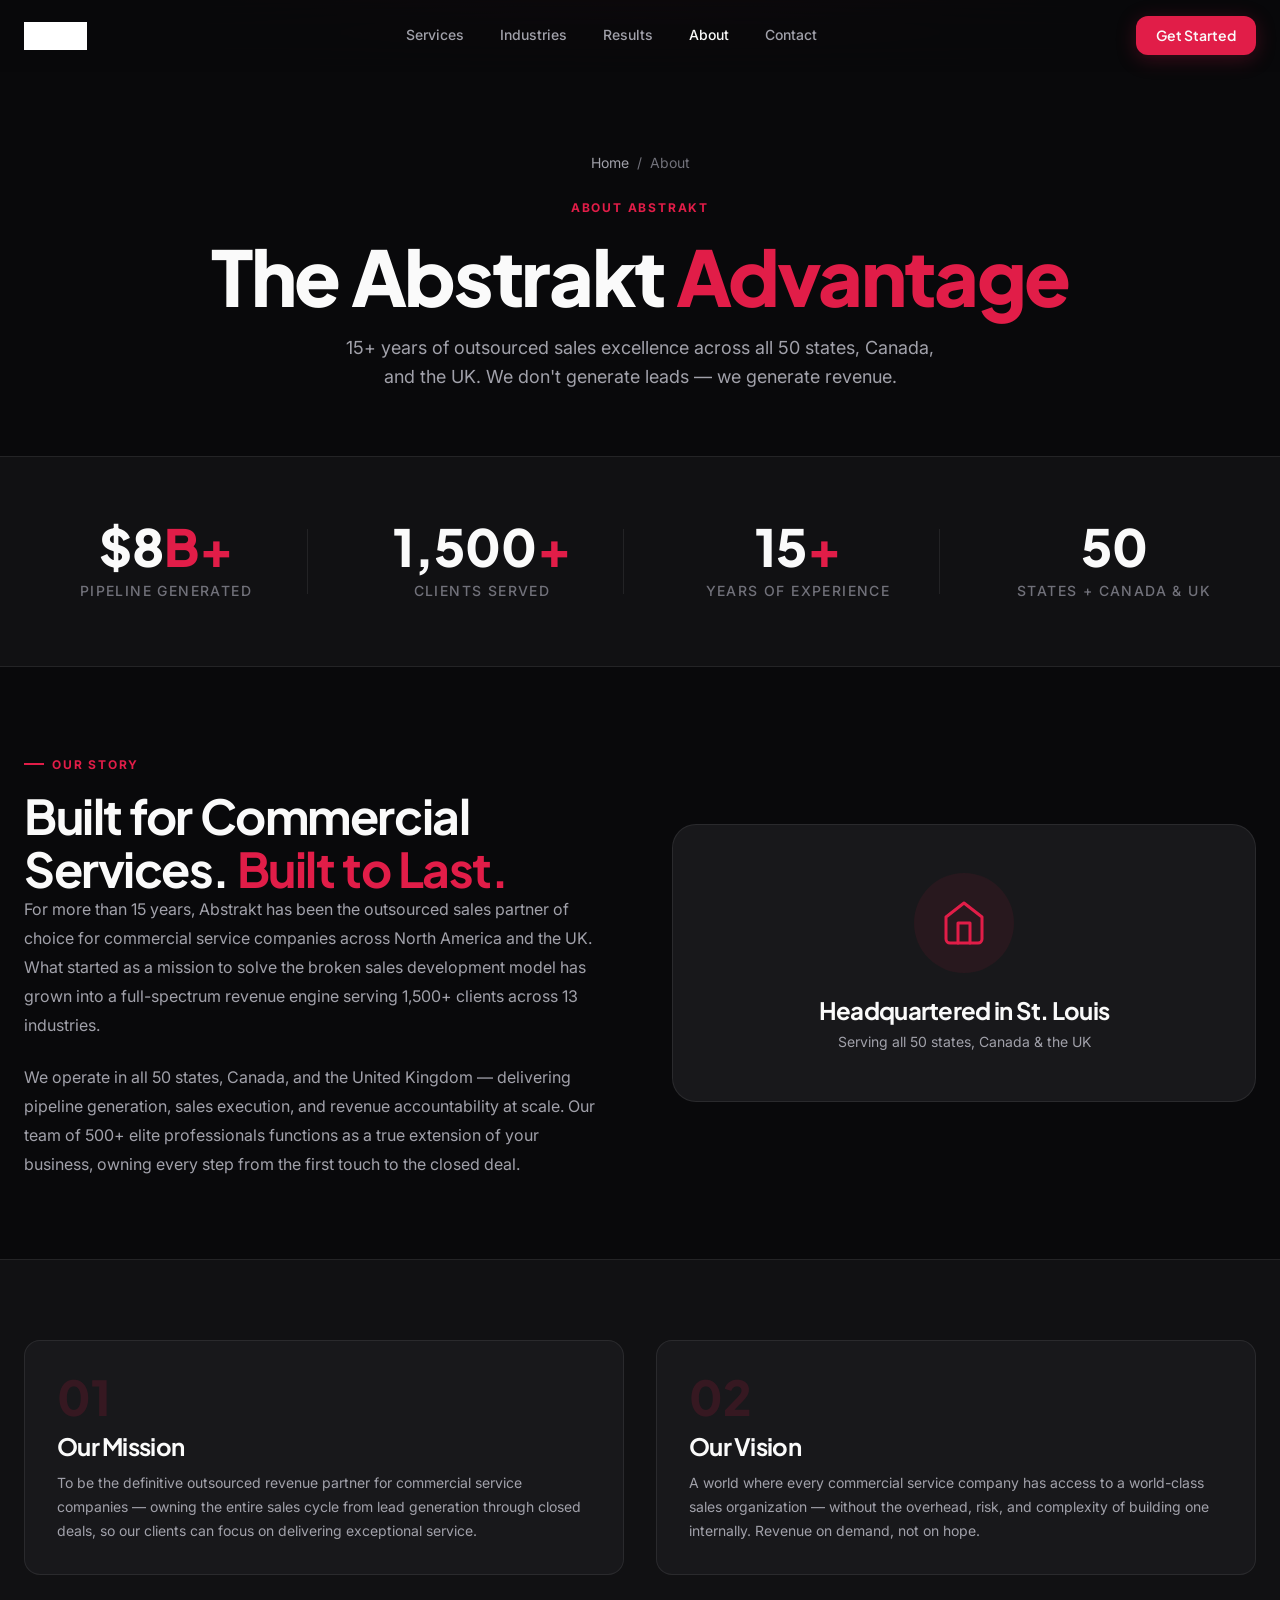
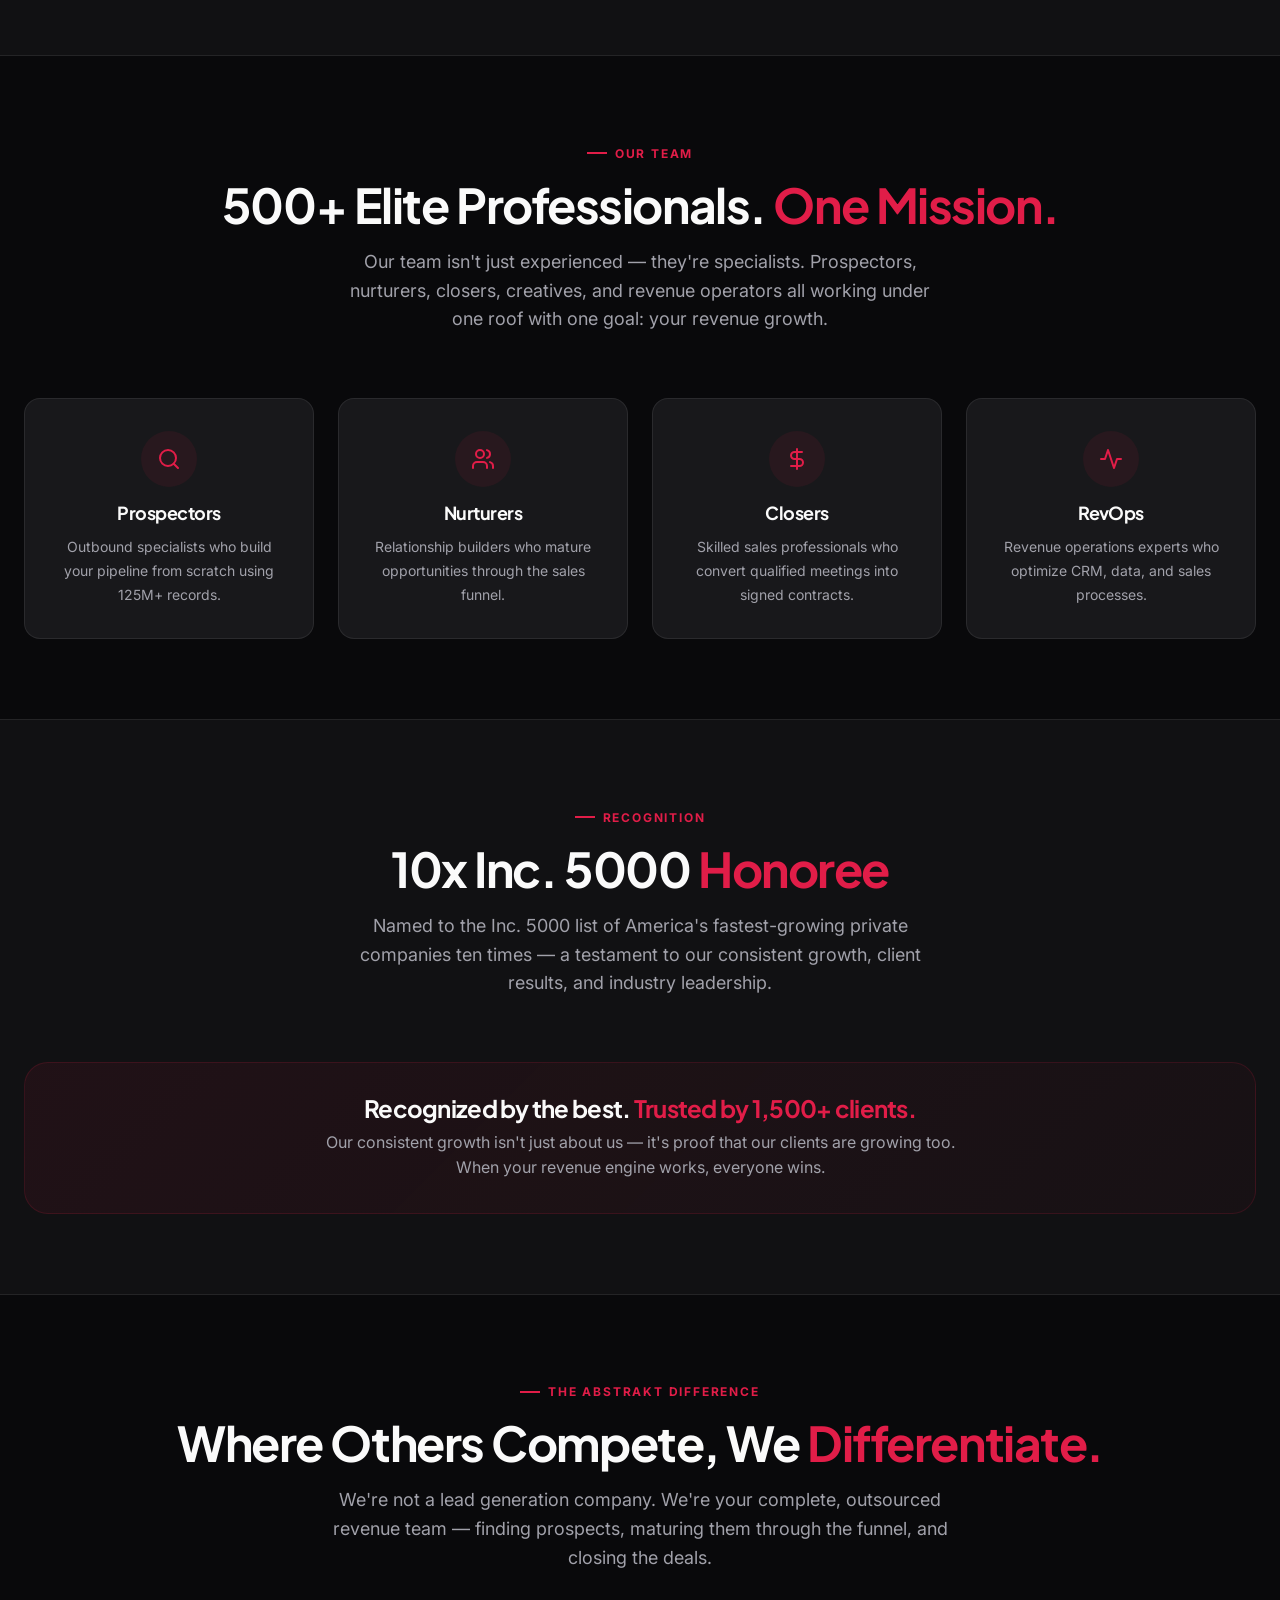
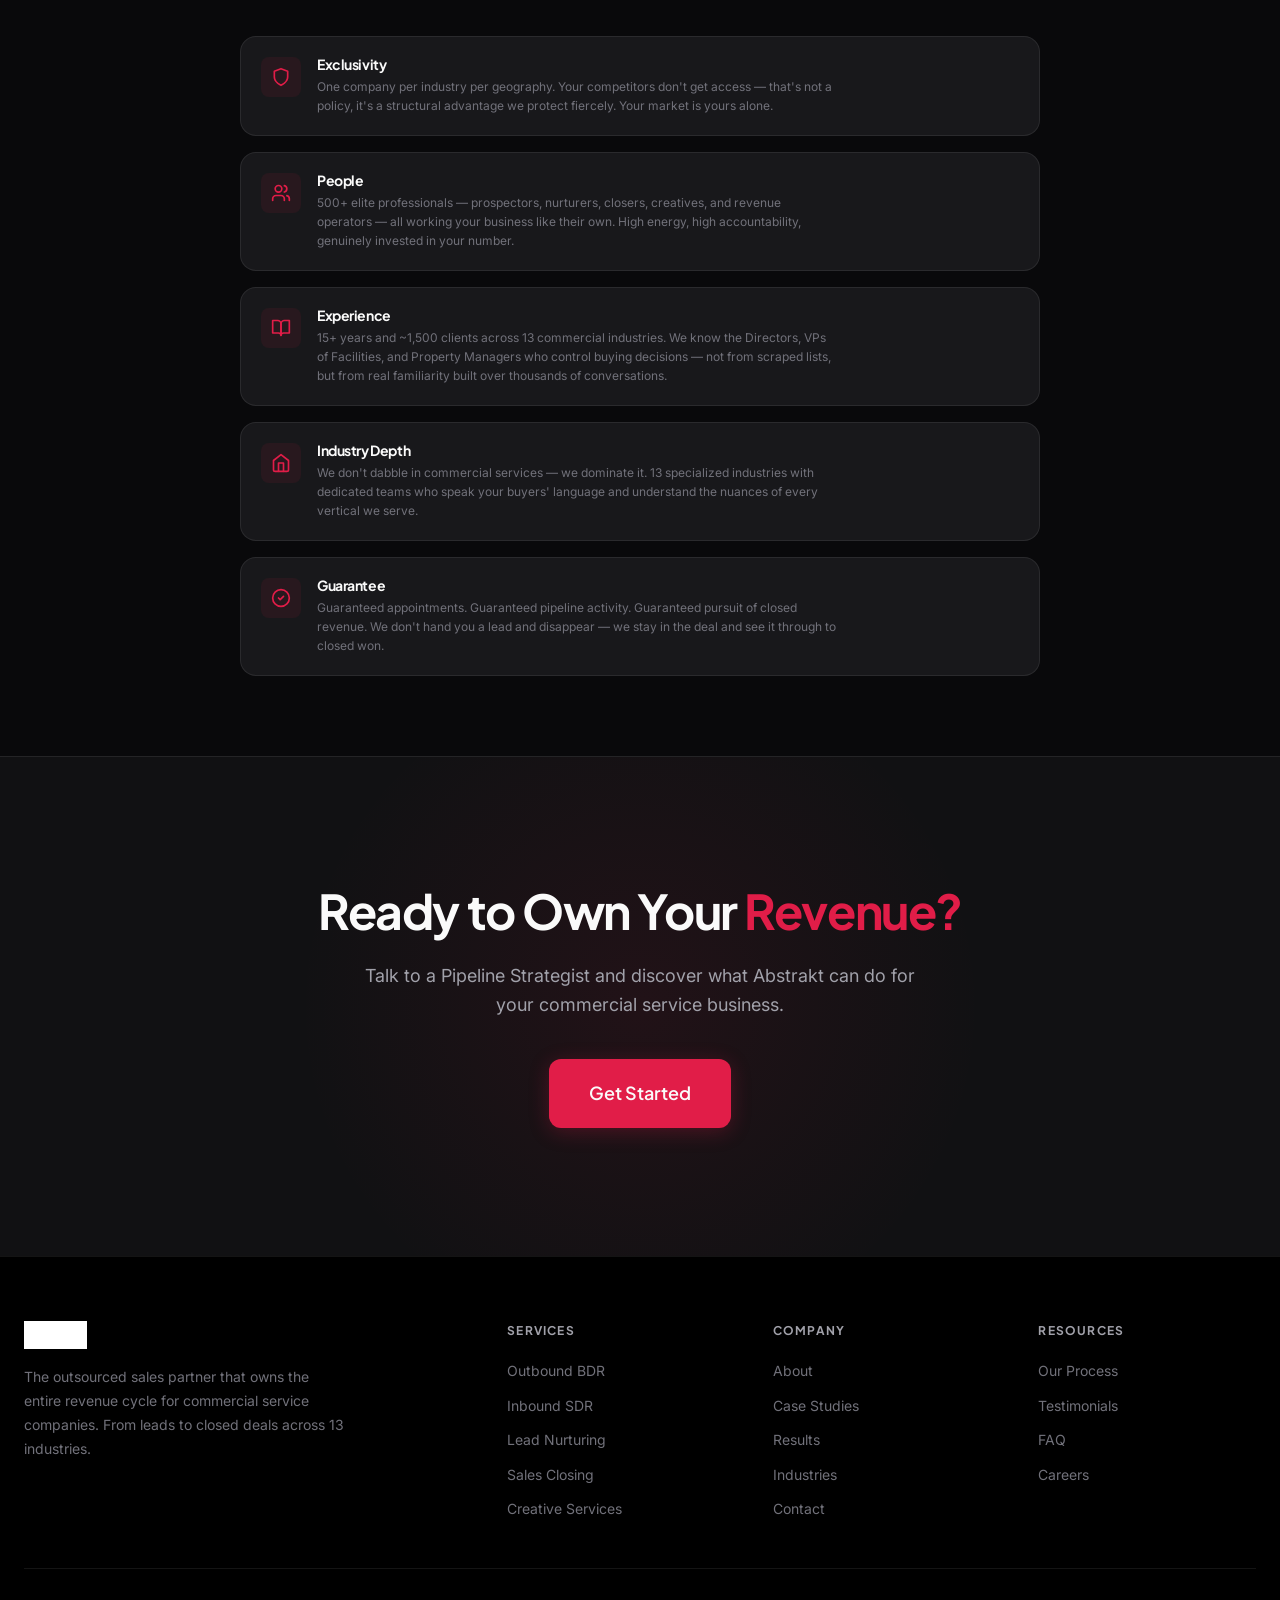
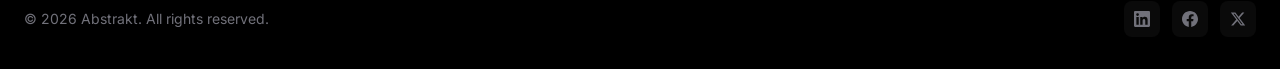
==== about.html @ f95d8574 "Add 10 new pages: about, services, case-studies, testimonials, industries, process, results, contact" ====
<!DOCTYPE html>
<html lang="en">
<head>
  <meta charset="UTF-8" />
  <meta name="viewport" content="width=device-width, initial-scale=1.0" />
  <title>About Abstrakt | Outsourced Sales &amp; Pipeline Generation</title>
  <meta name="description" content="Learn about Abstrakt — 15+ years of outsourced sales experience across all 50 states, Canada, and the UK. 500+ team members, 1,500+ clients, and $8B+ in pipeline generated." />
  <meta name="theme-color" content="#09090b" />

  <link rel="preconnect" href="https://fonts.googleapis.com" />
  <link rel="preconnect" href="https://fonts.gstatic.com" crossorigin />
  <link href="https://fonts.googleapis.com/css2?family=Inter:wght@400;500;600&family=Plus+Jakarta+Sans:wght@600;700;800&display=swap" rel="stylesheet" />
  <link rel="stylesheet" href="./css/style.css" />
  <link rel="icon" href="data:image/svg+xml,<svg xmlns='http://www.w3.org/2000/svg' viewBox='0 0 100 100'><rect width='100' height='100' rx='20' fill='%23e11d48'/><text x='50' y='72' font-size='65' font-weight='800' fill='white' text-anchor='middle' font-family='system-ui'>A</text></svg>" />
</head>
<body>

  <!-- Page Loader -->
  <div class="page-loader" aria-hidden="true">
    <div class="page-loader__spinner"></div>
  </div>

  <!-- Mobile Menu -->
  <div class="mobile-menu" aria-hidden="true">
    <a href="./services.html">Services</a>
    <a href="./industries.html">Industries</a>
    <a href="./results.html">Results</a>
    <a href="./about.html">About</a>
    <a href="./contact.html" class="btn btn--primary">Contact</a>
  </div>

  <!-- Header -->
  <header class="header">
    <div class="header__inner">
      <a href="./" class="header__logo">
        <img src="./assets/logo.png" alt="Abstrakt" class="header__logo-img" />
      </a>

      <nav class="header__nav">
        <a href="./services.html">Services</a>
        <a href="./industries.html">Industries</a>
        <a href="./results.html">Results</a>
        <a href="./about.html" class="is-active">About</a>
        <a href="./contact.html">Contact</a>
      </nav>

      <div class="header__right">
        <a href="./contact.html" class="btn btn--primary btn--sm desktop-only">Get Started</a>
        <button class="header__mobile-toggle" aria-label="Menu">
          <span></span>
          <span></span>
          <span></span>
        </button>
      </div>
    </div>
  </header>

  <!-- Page Hero -->
  <section class="page-hero">
    <div class="page-hero__bg"></div>
    <div class="container">
      <div class="breadcrumb reveal">
        <a href="./">Home</a>
        <span>/</span>
        <span>About</span>
      </div>
      <span class="section-label reveal">About Abstrakt</span>
      <h1 class="reveal reveal-delay-1">The Abstrakt <span class="text-red">Advantage</span></h1>
      <p class="reveal reveal-delay-2">15+ years of outsourced sales excellence across all 50 states, Canada, and the UK. We don't generate leads — we generate revenue.</p>
    </div>
  </section>

  <!-- Stats Bar -->
  <section class="stats-bar">
    <div class="container">
      <div class="stats-bar__grid">
        <div class="stats-bar__item reveal">
          <div class="stats-bar__number">$8<span class="red">B+</span></div>
          <div class="stats-bar__label">Pipeline Generated</div>
        </div>
        <div class="stats-bar__item reveal reveal-delay-1">
          <div class="stats-bar__number">1,500<span class="red">+</span></div>
          <div class="stats-bar__label">Clients Served</div>
        </div>
        <div class="stats-bar__item reveal reveal-delay-2">
          <div class="stats-bar__number">15<span class="red">+</span></div>
          <div class="stats-bar__label">Years of Experience</div>
        </div>
        <div class="stats-bar__item reveal reveal-delay-3">
          <div class="stats-bar__number">50</div>
          <div class="stats-bar__label">States + Canada &amp; UK</div>
        </div>
      </div>
    </div>
  </section>

  <!-- Company Story -->
  <section class="content-section">
    <div class="container">
      <div style="display: grid; grid-template-columns: 1fr 1fr; gap: 4rem; align-items: center;">
        <div class="reveal">
          <span class="section-label">Our Story</span>
          <h2>Built for Commercial Services. <span class="text-red">Built to Last.</span></h2>
          <p style="color: var(--color-text-muted); line-height: 1.8; margin-bottom: 1.5rem;">
            For more than 15 years, Abstrakt has been the outsourced sales partner of choice for commercial service companies across North America and the UK. What started as a mission to solve the broken sales development model has grown into a full-spectrum revenue engine serving 1,500+ clients across 13 industries.
          </p>
          <p style="color: var(--color-text-muted); line-height: 1.8;">
            We operate in all 50 states, Canada, and the United Kingdom — delivering pipeline generation, sales execution, and revenue accountability at scale. Our team of 500+ elite professionals functions as a true extension of your business, owning every step from the first touch to the closed deal.
          </p>
        </div>
        <div class="reveal reveal-delay-1" style="background: var(--color-bg-card); border: 1px solid var(--color-border); border-radius: var(--radius-2xl); padding: 3rem; text-align: center;">
          <div style="width: 100px; height: 100px; margin: 0 auto 1.5rem; background: var(--color-red-subtle); border-radius: 50%; display: flex; align-items: center; justify-content: center;">
            <svg width="48" height="48" viewBox="0 0 24 24" fill="none" stroke="var(--color-red)" stroke-width="1.5" stroke-linecap="round" stroke-linejoin="round"><path d="M3 9l9-7 9 7v11a2 2 0 0 1-2 2H5a2 2 0 0 1-2-2z"/><polyline points="9 22 9 12 15 12 15 22"/></svg>
          </div>
          <h3 style="margin-bottom: 0.5rem;">Headquartered in St. Louis</h3>
          <p style="color: var(--color-text-muted); font-size: var(--fs-sm);">Serving all 50 states, Canada &amp; the UK</p>
        </div>
      </div>
    </div>
  </section>

  <!-- Mission & Vision -->
  <section class="content-section content-section--alt">
    <div class="container">
      <div style="display: grid; grid-template-columns: 1fr 1fr; gap: 2rem;">
        <div class="value-card reveal">
          <div class="value-card__number">01</div>
          <h3>Our Mission</h3>
          <p>To be the definitive outsourced revenue partner for commercial service companies — owning the entire sales cycle from lead generation through closed deals, so our clients can focus on delivering exceptional service.</p>
        </div>
        <div class="value-card reveal reveal-delay-1">
          <div class="value-card__number">02</div>
          <h3>Our Vision</h3>
          <p>A world where every commercial service company has access to a world-class sales organization — without the overhead, risk, and complexity of building one internally. Revenue on demand, not on hope.</p>
        </div>
      </div>
    </div>
  </section>

  <!-- The Team -->
  <section class="content-section">
    <div class="container">
      <div style="text-align: center; margin-bottom: 4rem;" class="reveal">
        <span class="section-label">Our Team</span>
        <h2>500+ Elite Professionals. <span class="text-red">One Mission.</span></h2>
        <p style="color: var(--color-text-muted); font-size: var(--fs-lg); margin: 1rem auto 0; max-width: 600px;">
          Our team isn't just experienced — they're specialists. Prospectors, nurturers, closers, creatives, and revenue operators all working under one roof with one goal: your revenue growth.
        </p>
      </div>

      <div style="display: grid; grid-template-columns: repeat(4, 1fr); gap: 1.5rem;">
        <div class="value-card reveal" style="text-align: center;">
          <div style="width: 56px; height: 56px; margin: 0 auto 1rem; background: var(--color-red-subtle); border-radius: 50%; display: flex; align-items: center; justify-content: center;">
            <svg width="24" height="24" viewBox="0 0 24 24" fill="none" stroke="var(--color-red)" stroke-width="2" stroke-linecap="round" stroke-linejoin="round"><circle cx="11" cy="11" r="8"/><path d="m21 21-4.3-4.3"/></svg>
          </div>
          <h3 style="font-size: var(--fs-lg);">Prospectors</h3>
          <p>Outbound specialists who build your pipeline from scratch using 125M+ records.</p>
        </div>
        <div class="value-card reveal reveal-delay-1" style="text-align: center;">
          <div style="width: 56px; height: 56px; margin: 0 auto 1rem; background: var(--color-red-subtle); border-radius: 50%; display: flex; align-items: center; justify-content: center;">
            <svg width="24" height="24" viewBox="0 0 24 24" fill="none" stroke="var(--color-red)" stroke-width="2" stroke-linecap="round" stroke-linejoin="round"><path d="M16 21v-2a4 4 0 0 0-4-4H6a4 4 0 0 0-4 4v2"/><circle cx="9" cy="7" r="4"/><path d="M22 21v-2a4 4 0 0 0-3-3.87"/><path d="M16 3.13a4 4 0 0 1 0 7.75"/></svg>
          </div>
          <h3 style="font-size: var(--fs-lg);">Nurturers</h3>
          <p>Relationship builders who mature opportunities through the sales funnel.</p>
        </div>
        <div class="value-card reveal reveal-delay-2" style="text-align: center;">
          <div style="width: 56px; height: 56px; margin: 0 auto 1rem; background: var(--color-red-subtle); border-radius: 50%; display: flex; align-items: center; justify-content: center;">
            <svg width="24" height="24" viewBox="0 0 24 24" fill="none" stroke="var(--color-red)" stroke-width="2" stroke-linecap="round" stroke-linejoin="round"><path d="M12 2v20M17 5H9.5a3.5 3.5 0 0 0 0 7h5a3.5 3.5 0 0 1 0 7H6"/></svg>
          </div>
          <h3 style="font-size: var(--fs-lg);">Closers</h3>
          <p>Skilled sales professionals who convert qualified meetings into signed contracts.</p>
        </div>
        <div class="value-card reveal reveal-delay-3" style="text-align: center;">
          <div style="width: 56px; height: 56px; margin: 0 auto 1rem; background: var(--color-red-subtle); border-radius: 50%; display: flex; align-items: center; justify-content: center;">
            <svg width="24" height="24" viewBox="0 0 24 24" fill="none" stroke="var(--color-red)" stroke-width="2" stroke-linecap="round" stroke-linejoin="round"><path d="M22 12h-4l-3 9L9 3l-3 9H2"/></svg>
          </div>
          <h3 style="font-size: var(--fs-lg);">RevOps</h3>
          <p>Revenue operations experts who optimize CRM, data, and sales processes.</p>
        </div>
      </div>
    </div>
  </section>

  <!-- Awards -->
  <section class="content-section content-section--alt">
    <div class="container">
      <div style="text-align: center; margin-bottom: 4rem;" class="reveal">
        <span class="section-label">Recognition</span>
        <h2>10x Inc. 5000 <span class="text-red">Honoree</span></h2>
        <p style="color: var(--color-text-muted); font-size: var(--fs-lg); margin: 1rem auto 0; max-width: 600px;">
          Named to the Inc. 5000 list of America's fastest-growing private companies ten times — a testament to our consistent growth, client results, and industry leadership.
        </p>
      </div>

      <div class="ownership-banner reveal">
        <h3>Recognized by the best. <span class="text-red">Trusted by 1,500+ clients.</span></h3>
        <p>Our consistent growth isn't just about us — it's proof that our clients are growing too. When your revenue engine works, everyone wins.</p>
      </div>
    </div>
  </section>

  <!-- The Abstrakt Difference -->
  <section class="content-section">
    <div class="container">
      <div style="text-align: center; margin-bottom: 4rem;" class="reveal">
        <span class="section-label">The Abstrakt Difference</span>
        <h2>Where Others Compete, We <span class="text-red">Differentiate.</span></h2>
        <p style="color: var(--color-text-muted); font-size: var(--fs-lg); margin: 1rem auto 0; max-width: 650px;">
          We're not a lead generation company. We're your complete, outsourced revenue team — finding prospects, maturing them through the funnel, and closing the deals.
        </p>
      </div>

      <div style="display: flex; flex-direction: column; gap: 1rem; max-width: 800px; margin: 0 auto;">
        <div class="diff-point reveal">
          <div class="diff-point__icon">
            <svg width="20" height="20" viewBox="0 0 24 24" fill="none" stroke="currentColor" stroke-width="2" stroke-linecap="round" stroke-linejoin="round"><path d="M12 22s8-4 8-10V5l-8-3-8 3v7c0 6 8 10 8 10z"/></svg>
          </div>
          <div>
            <h4>Exclusivity</h4>
            <p>One company per industry per geography. Your competitors don't get access — that's not a policy, it's a structural advantage we protect fiercely. Your market is yours alone.</p>
          </div>
        </div>
        <div class="diff-point reveal reveal-delay-1">
          <div class="diff-point__icon">
            <svg width="20" height="20" viewBox="0 0 24 24" fill="none" stroke="currentColor" stroke-width="2" stroke-linecap="round" stroke-linejoin="round"><path d="M16 21v-2a4 4 0 0 0-4-4H6a4 4 0 0 0-4 4v2"/><circle cx="9" cy="7" r="4"/><path d="M22 21v-2a4 4 0 0 0-3-3.87"/><path d="M16 3.13a4 4 0 0 1 0 7.75"/></svg>
          </div>
          <div>
            <h4>People</h4>
            <p>500+ elite professionals — prospectors, nurturers, closers, creatives, and revenue operators — all working your business like their own. High energy, high accountability, genuinely invested in your number.</p>
          </div>
        </div>
        <div class="diff-point reveal reveal-delay-2">
          <div class="diff-point__icon">
            <svg width="20" height="20" viewBox="0 0 24 24" fill="none" stroke="currentColor" stroke-width="2" stroke-linecap="round" stroke-linejoin="round"><path d="M2 3h6a4 4 0 0 1 4 4v14a3 3 0 0 0-3-3H2z"/><path d="M22 3h-6a4 4 0 0 0-4 4v14a3 3 0 0 1 3-3h7z"/></svg>
          </div>
          <div>
            <h4>Experience</h4>
            <p>15+ years and ~1,500 clients across 13 commercial industries. We know the Directors, VPs of Facilities, and Property Managers who control buying decisions — not from scraped lists, but from real familiarity built over thousands of conversations.</p>
          </div>
        </div>
        <div class="diff-point reveal reveal-delay-3">
          <div class="diff-point__icon">
            <svg width="20" height="20" viewBox="0 0 24 24" fill="none" stroke="currentColor" stroke-width="2" stroke-linecap="round" stroke-linejoin="round"><path d="M3 9l9-7 9 7v11a2 2 0 0 1-2 2H5a2 2 0 0 1-2-2z"/><polyline points="9 22 9 12 15 12 15 22"/></svg>
          </div>
          <div>
            <h4>Industry Depth</h4>
            <p>We don't dabble in commercial services — we dominate it. 13 specialized industries with dedicated teams who speak your buyers' language and understand the nuances of every vertical we serve.</p>
          </div>
        </div>
        <div class="diff-point reveal">
          <div class="diff-point__icon">
            <svg width="20" height="20" viewBox="0 0 24 24" fill="none" stroke="currentColor" stroke-width="2" stroke-linecap="round" stroke-linejoin="round"><circle cx="12" cy="12" r="10"/><path d="m9 12 2 2 4-4"/></svg>
          </div>
          <div>
            <h4>Guarantee</h4>
            <p>Guaranteed appointments. Guaranteed pipeline activity. Guaranteed pursuit of closed revenue. We don't hand you a lead and disappear — we stay in the deal and see it through to closed won.</p>
          </div>
        </div>
      </div>
    </div>
  </section>

  <!-- CTA -->
  <section class="cta-section">
    <div class="container reveal">
      <h2>Ready to Own Your <span class="text-red">Revenue?</span></h2>
      <p>Talk to a Pipeline Strategist and discover what Abstrakt can do for your commercial service business.</p>
      <a href="./contact.html" class="btn btn--primary btn--lg">Get Started</a>
    </div>
  </section>

  <!-- Footer -->
  <footer class="footer">
    <div class="container">
      <div class="footer__grid">
        <div class="footer__brand">
          <div class="footer__logo">
            <img src="./assets/logo.png" alt="Abstrakt" class="footer__logo-img" />
          </div>
          <p>The outsourced sales partner that owns the entire revenue cycle for commercial service companies. From leads to closed deals across 13 industries.</p>
        </div>

        <div>
          <div class="footer__heading">Services</div>
          <div class="footer__links">
            <a href="./services.html">Outbound BDR</a>
            <a href="./services.html">Inbound SDR</a>
            <a href="./services.html">Lead Nurturing</a>
            <a href="./services.html">Sales Closing</a>
            <a href="./services.html">Creative Services</a>
          </div>
        </div>

        <div>
          <div class="footer__heading">Company</div>
          <div class="footer__links">
            <a href="./about.html">About</a>
            <a href="./case-studies.html">Case Studies</a>
            <a href="./results.html">Results</a>
            <a href="./industries.html">Industries</a>
            <a href="./contact.html">Contact</a>
          </div>
        </div>

        <div>
          <div class="footer__heading">Resources</div>
          <div class="footer__links">
            <a href="./process.html">Our Process</a>
            <a href="./testimonials.html">Testimonials</a>
            <a href="./faq.html">FAQ</a>
            <a href="./careers.html">Careers</a>
          </div>
        </div>
      </div>

      <div class="footer__bottom">
        <p>&copy; 2026 Abstrakt. All rights reserved.</p>
        <div class="footer__social">
          <a href="https://www.linkedin.com/company/abstraktmg/" target="_blank" rel="noopener" aria-label="LinkedIn">
            <svg width="16" height="16" viewBox="0 0 24 24" fill="currentColor"><path d="M20.447 20.452h-3.554v-5.569c0-1.328-.027-3.037-1.852-3.037-1.853 0-2.136 1.445-2.136 2.939v5.667H9.351V9h3.414v1.561h.046c.477-.9 1.637-1.85 3.37-1.85 3.601 0 4.267 2.37 4.267 5.455v6.286zM5.337 7.433a2.062 2.062 0 0 1-2.063-2.065 2.064 2.064 0 1 1 2.063 2.065zm1.782 13.019H3.555V9h3.564v11.452zM22.225 0H1.771C.792 0 0 .774 0 1.729v20.542C0 23.227.792 24 1.771 24h20.451C23.2 24 24 23.227 24 22.271V1.729C24 .774 23.2 0 22.222 0h.003z"/></svg>
          </a>
          <a href="https://www.facebook.com/AbstraktMG/" target="_blank" rel="noopener" aria-label="Facebook">
            <svg width="16" height="16" viewBox="0 0 24 24" fill="currentColor"><path d="M24 12.073c0-6.627-5.373-12-12-12s-12 5.373-12 12c0 5.99 4.388 10.954 10.125 11.854v-8.385H7.078v-3.47h3.047V9.43c0-3.007 1.792-4.669 4.533-4.669 1.312 0 2.686.235 2.686.235v2.953H15.83c-1.491 0-1.956.925-1.956 1.874v2.25h3.328l-.532 3.47h-2.796v8.385C19.612 23.027 24 18.062 24 12.073z"/></svg>
          </a>
          <a href="https://x.com/AbstraktMG" target="_blank" rel="noopener" aria-label="X">
            <svg width="16" height="16" viewBox="0 0 24 24" fill="currentColor"><path d="M18.244 2.25h3.308l-7.227 8.26 8.502 11.24H16.17l-5.214-6.817L4.99 21.75H1.68l7.73-8.835L1.254 2.25H8.08l4.713 6.231zm-1.161 17.52h1.833L7.084 4.126H5.117z"/></svg>
          </a>
        </div>
      </div>
    </div>
  </footer>

  <script src="./js/main.js"></script>
</body>
</html>
---- css/style.css ----
/* ============================================
   ABSTRAKT - Dark Mode Design System
   Red & Black / Premium Dark Aesthetic
   ============================================ */

/* --- Design Tokens --- */
:root {
  --color-red: #e11d48;
  --color-red-hover: #be123c;
  --color-red-glow: rgba(225, 29, 72, 0.3);
  --color-red-subtle: rgba(225, 29, 72, 0.08);
  --color-red-light: rgba(225, 29, 72, 0.15);

  --color-black: #000000;
  --color-bg: #09090b;
  --color-bg-elevated: #111113;
  --color-bg-card: #18181b;
  --color-bg-card-hover: #1f1f23;
  --color-surface: #27272a;

  --color-white: #fafafa;
  --color-text: #e4e4e7;
  --color-text-muted: #a1a1aa;
  --color-text-dim: #71717a;
  --color-border: rgba(255, 255, 255, 0.08);
  --color-border-hover: rgba(255, 255, 255, 0.15);

  --color-success: #22c55e;

  --font-heading: 'Plus Jakarta Sans', system-ui, -apple-system, sans-serif;
  --font-body: 'Inter', system-ui, -apple-system, sans-serif;

  --fs-xs: 0.75rem;
  --fs-sm: 0.875rem;
  --fs-base: 1rem;
  --fs-lg: 1.125rem;
  --fs-xl: 1.25rem;
  --fs-2xl: 1.5rem;
  --fs-3xl: 1.875rem;
  --fs-4xl: 2.25rem;
  --fs-5xl: 3rem;
  --fs-6xl: 3.75rem;
  --fs-7xl: 4.5rem;
  --fs-8xl: 6rem;
  --fs-9xl: 8rem;

  --space-1: 0.25rem;
  --space-2: 0.5rem;
  --space-3: 0.75rem;
  --space-4: 1rem;
  --space-5: 1.25rem;
  --space-6: 1.5rem;
  --space-8: 2rem;
  --space-10: 2.5rem;
  --space-12: 3rem;
  --space-16: 4rem;
  --space-20: 5rem;
  --space-24: 6rem;
  --space-32: 8rem;

  --radius-sm: 0.375rem;
  --radius-md: 0.5rem;
  --radius-lg: 0.75rem;
  --radius-xl: 1rem;
  --radius-2xl: 1.5rem;
  --radius-full: 9999px;

  --shadow-sm: 0 1px 2px rgba(0,0,0,0.3);
  --shadow-md: 0 4px 12px rgba(0,0,0,0.4);
  --shadow-lg: 0 10px 25px rgba(0,0,0,0.5);
  --shadow-xl: 0 20px 40px rgba(0,0,0,0.5);
  --shadow-2xl: 0 25px 60px rgba(0,0,0,0.6);
  --shadow-red: 0 4px 20px rgba(225, 29, 72, 0.25);
  --shadow-red-lg: 0 8px 40px rgba(225, 29, 72, 0.3);

  --transition-fast: 150ms cubic-bezier(0.4, 0, 0.2, 1);
  --transition-base: 250ms cubic-bezier(0.4, 0, 0.2, 1);
  --transition-slow: 400ms cubic-bezier(0.16, 1, 0.3, 1);

  --header-height: 72px;
  --container-max: 1280px;
}

/* --- Reset & Base --- */
*, *::before, *::after { box-sizing: border-box; margin: 0; padding: 0; }

html {
  scroll-behavior: smooth;
  scroll-padding-top: var(--header-height);
  -webkit-font-smoothing: antialiased;
  -moz-osx-font-smoothing: grayscale;
}

body {
  font-family: var(--font-body);
  font-size: var(--fs-base);
  line-height: 1.6;
  color: var(--color-text);
  background: var(--color-bg);
  overflow-x: hidden;
}

img { max-width: 100%; height: auto; display: block; }
a { color: inherit; text-decoration: none; }
button { cursor: pointer; border: none; background: none; font-family: inherit; }
ul, ol { list-style: none; }

/* --- Typography --- */
h1, h2, h3, h4, h5, h6 {
  font-family: var(--font-heading);
  font-weight: 700;
  line-height: 1.1;
  color: var(--color-white);
  letter-spacing: -0.03em;
}

h1 { font-size: clamp(var(--fs-5xl), 6vw, var(--fs-8xl)); font-weight: 800; }
h2 { font-size: clamp(var(--fs-3xl), 4vw, var(--fs-5xl)); }
h3 { font-size: clamp(var(--fs-xl), 2.5vw, var(--fs-2xl)); }
h4 { font-size: var(--fs-xl); }

p { max-width: 65ch; }

.text-red { color: var(--color-red); }
.text-muted { color: var(--color-text-muted); }
.text-center { text-align: center; }

/* --- Layout --- */
.container {
  width: 100%;
  max-width: var(--container-max);
  margin: 0 auto;
  padding: 0 var(--space-6);
}

section { padding: var(--space-24) 0; }

.section-label {
  display: inline-flex;
  align-items: center;
  gap: var(--space-2);
  font-size: var(--fs-xs);
  font-weight: 700;
  text-transform: uppercase;
  letter-spacing: 0.15em;
  color: var(--color-red);
  margin-bottom: var(--space-4);
}

.section-label::before {
  content: '';
  width: 20px;
  height: 2px;
  background: var(--color-red);
}

/* --- Buttons --- */
.btn {
  display: inline-flex;
  align-items: center;
  justify-content: center;
  gap: var(--space-2);
  padding: var(--space-4) var(--space-8);
  font-family: var(--font-heading);
  font-size: var(--fs-base);
  font-weight: 600;
  border-radius: var(--radius-lg);
  transition: all var(--transition-base);
  white-space: nowrap;
  position: relative;
}

.btn--primary {
  background: var(--color-red);
  color: var(--color-white);
  box-shadow: var(--shadow-red);
}

.btn--primary:hover {
  background: var(--color-red-hover);
  transform: translateY(-2px);
  box-shadow: var(--shadow-red-lg);
}

.btn--ghost {
  background: transparent;
  color: var(--color-white);
  border: 1px solid var(--color-border-hover);
}

.btn--ghost:hover {
  border-color: var(--color-red);
  color: var(--color-red);
  transform: translateY(-2px);
}

.btn--dark {
  background: var(--color-bg-card);
  color: var(--color-white);
  border: 1px solid var(--color-border);
}

.btn--dark:hover {
  background: var(--color-bg-card-hover);
  border-color: var(--color-red);
  transform: translateY(-2px);
}

.btn--lg {
  padding: var(--space-5) var(--space-10);
  font-size: var(--fs-lg);
}

.btn--sm {
  padding: var(--space-2) var(--space-5);
  font-size: var(--fs-sm);
}

/* --- Reveal Animations --- */
.reveal {
  opacity: 0;
  transform: translateY(30px);
  transition: opacity 0.6s cubic-bezier(0.16, 1, 0.3, 1),
              transform 0.6s cubic-bezier(0.16, 1, 0.3, 1);
}
.reveal.is-visible { opacity: 1; transform: translateY(0); }
.reveal-delay-1 { transition-delay: 0.1s; }
.reveal-delay-2 { transition-delay: 0.2s; }
.reveal-delay-3 { transition-delay: 0.3s; }
.reveal-delay-4 { transition-delay: 0.4s; }
.reveal-delay-5 { transition-delay: 0.5s; }

/* ============================================
   HEADER - Sleek Dark Glass
   ============================================ */
.header {
  position: fixed;
  top: 0;
  left: 0;
  right: 0;
  height: var(--header-height);
  z-index: 1000;
  background: rgba(9, 9, 11, 0.6);
  backdrop-filter: blur(24px) saturate(180%);
  -webkit-backdrop-filter: blur(24px) saturate(180%);
  border-bottom: 1px solid transparent;
  transition: all var(--transition-base);
}

.header.is-scrolled {
  background: rgba(9, 9, 11, 0.9);
  border-bottom-color: var(--color-border);
}

.header__inner {
  display: flex;
  align-items: center;
  justify-content: space-between;
  height: 100%;
  max-width: var(--container-max);
  margin: 0 auto;
  padding: 0 var(--space-6);
}

.header__logo {
  display: flex;
  align-items: center;
}

.header__logo-img {
  height: 28px;
  width: auto;
  filter: brightness(0) invert(1);
}

.header__nav {
  display: flex;
  align-items: center;
  gap: var(--space-1);
}

.header__nav a {
  padding: var(--space-2) var(--space-4);
  font-size: var(--fs-sm);
  font-weight: 500;
  color: var(--color-text-muted);
  border-radius: var(--radius-md);
  transition: all var(--transition-fast);
}

.header__nav a:hover {
  color: var(--color-white);
  background: rgba(255,255,255,0.05);
}

.header__nav a.is-active {
  color: var(--color-white);
}

.header__right {
  display: flex;
  align-items: center;
  gap: var(--space-3);
}

.header__industries-btn {
  display: flex;
  align-items: center;
  gap: var(--space-2);
  padding: var(--space-2) var(--space-4);
  font-size: var(--fs-sm);
  font-weight: 500;
  color: var(--color-text-muted);
  border-radius: var(--radius-md);
  transition: all var(--transition-fast);
  cursor: pointer;
}

.header__industries-btn:hover {
  color: var(--color-white);
  background: rgba(255,255,255,0.05);
}

.header__industries-btn svg {
  transition: transform var(--transition-fast);
}

.header__industries-btn.is-open svg {
  transform: rotate(180deg);
}

/* Industries Mega Menu */
.industries-mega {
  position: fixed;
  top: var(--header-height);
  left: 0;
  right: 0;
  background: var(--color-bg-elevated);
  border-bottom: 1px solid var(--color-border);
  padding: var(--space-8) 0;
  opacity: 0;
  transform: translateY(-8px);
  pointer-events: none;
  transition: all var(--transition-base);
  z-index: 999;
}

.industries-mega.is-open {
  opacity: 1;
  transform: translateY(0);
  pointer-events: all;
}

.industries-mega__grid {
  display: grid;
  grid-template-columns: repeat(4, 1fr);
  gap: var(--space-2);
  max-width: var(--container-max);
  margin: 0 auto;
  padding: 0 var(--space-6);
}

.industries-mega__item {
  display: flex;
  align-items: center;
  gap: var(--space-3);
  padding: var(--space-3) var(--space-4);
  border-radius: var(--radius-md);
  color: var(--color-text-muted);
  font-size: var(--fs-sm);
  font-weight: 500;
  transition: all var(--transition-fast);
  cursor: pointer;
}

.industries-mega__item:hover {
  background: var(--color-red-subtle);
  color: var(--color-white);
}

.industries-mega__item .dot {
  width: 6px;
  height: 6px;
  border-radius: 50%;
  background: var(--color-red);
  flex-shrink: 0;
}

.header__mobile-toggle {
  display: none;
  flex-direction: column;
  gap: 5px;
  padding: var(--space-2);
}

.header__mobile-toggle span {
  display: block;
  width: 22px;
  height: 2px;
  background: var(--color-white);
  transition: all var(--transition-base);
  border-radius: 2px;
}

.header__mobile-toggle.is-active span:nth-child(1) {
  transform: rotate(45deg) translate(5px, 5px);
}
.header__mobile-toggle.is-active span:nth-child(2) { opacity: 0; }
.header__mobile-toggle.is-active span:nth-child(3) {
  transform: rotate(-45deg) translate(5px, -5px);
}

/* ============================================
   HERO - Dramatic Dark
   ============================================ */
.hero {
  padding: calc(var(--header-height) + var(--space-16)) 0 0;
  min-height: 100vh;
  display: flex;
  flex-direction: column;
  justify-content: center;
  position: relative;
  overflow: hidden;
}

.hero__bg {
  position: absolute;
  inset: 0;
  background:
    radial-gradient(ellipse 80% 50% at 50% -20%, rgba(225,29,72,0.12) 0%, transparent 60%),
    radial-gradient(ellipse 60% 40% at 80% 60%, rgba(225,29,72,0.05) 0%, transparent 50%);
  pointer-events: none;
}

.hero__grid {
  position: absolute;
  inset: 0;
  background-image:
    linear-gradient(to right, rgba(255,255,255,0.02) 1px, transparent 1px),
    linear-gradient(to bottom, rgba(255,255,255,0.02) 1px, transparent 1px);
  background-size: 60px 60px;
  mask-image: radial-gradient(ellipse 70% 60% at 50% 40%, black 20%, transparent 70%);
  -webkit-mask-image: radial-gradient(ellipse 70% 60% at 50% 40%, black 20%, transparent 70%);
  pointer-events: none;
}

.hero__noise {
  position: absolute;
  inset: 0;
  background: url("data:image/svg+xml,%3Csvg viewBox='0 0 256 256' xmlns='http://www.w3.org/2000/svg'%3E%3Cfilter id='noise'%3E%3CfeTurbulence type='fractalNoise' baseFrequency='0.9' numOctaves='4' stitchTiles='stitch'/%3E%3C/filter%3E%3Crect width='100%25' height='100%25' filter='url(%23noise)' opacity='0.03'/%3E%3C/svg%3E");
  pointer-events: none;
}

.hero__content {
  position: relative;
  z-index: 1;
  text-align: center;
  max-width: 1000px;
  margin: 0 auto;
}

.hero__billion {
  display: inline-flex;
  align-items: center;
  gap: var(--space-3);
  padding: var(--space-2) var(--space-5);
  background: var(--color-red-subtle);
  border: 1px solid var(--color-red-light);
  border-radius: var(--radius-full);
  margin-bottom: var(--space-8);
  font-size: var(--fs-sm);
  font-weight: 600;
  color: var(--color-red);
}

.hero__billion .pulse {
  width: 8px;
  height: 8px;
  background: var(--color-red);
  border-radius: 50%;
  animation: pulse-glow 2s ease-in-out infinite;
}

@keyframes pulse-glow {
  0%, 100% { box-shadow: 0 0 0 0 rgba(225,29,72,0.4); }
  50% { box-shadow: 0 0 0 6px rgba(225,29,72,0); }
}

.hero h1 {
  margin-bottom: var(--space-6);
  line-height: 1.05;
}

.hero h1 .hero__red-text {
  color: var(--color-red);
  position: relative;
}

.hero__subtitle {
  font-size: clamp(var(--fs-lg), 2vw, var(--fs-xl));
  color: var(--color-text-muted);
  line-height: 1.7;
  margin: 0 auto var(--space-10);
  max-width: 650px;
}

.hero__actions {
  display: flex;
  gap: var(--space-4);
  justify-content: center;
  flex-wrap: wrap;
  margin-bottom: var(--space-16);
}

/* Hero Industry Ticker */
.hero__industries {
  padding: var(--space-8) 0;
  border-top: 1px solid var(--color-border);
  position: relative;
  overflow: hidden;
}

.hero__industries-label {
  text-align: center;
  font-size: var(--fs-xs);
  text-transform: uppercase;
  letter-spacing: 0.15em;
  color: var(--color-text-dim);
  margin-bottom: var(--space-5);
  font-weight: 600;
}

.ticker-track {
  display: flex;
  gap: var(--space-8);
  animation: ticker 30s linear infinite;
  width: max-content;
}

.ticker-track:hover { animation-play-state: paused; }

@keyframes ticker {
  0% { transform: translateX(0); }
  100% { transform: translateX(-50%); }
}

.ticker-item {
  display: flex;
  align-items: center;
  gap: var(--space-3);
  font-size: var(--fs-sm);
  font-weight: 600;
  color: var(--color-text-muted);
  white-space: nowrap;
  padding: var(--space-3) var(--space-5);
  background: var(--color-bg-card);
  border: 1px solid var(--color-border);
  border-radius: var(--radius-full);
  transition: all var(--transition-fast);
}

.ticker-item:hover {
  color: var(--color-white);
  border-color: var(--color-red);
  background: var(--color-red-subtle);
}

.ticker-item .dot {
  width: 6px;
  height: 6px;
  background: var(--color-red);
  border-radius: 50%;
}

/* ============================================
   STATS BAR
   ============================================ */
.stats-bar {
  padding: var(--space-16) 0;
  background: var(--color-bg-elevated);
  border-top: 1px solid var(--color-border);
  border-bottom: 1px solid var(--color-border);
}

.stats-bar__grid {
  display: grid;
  grid-template-columns: repeat(4, 1fr);
  gap: var(--space-8);
  text-align: center;
}

.stats-bar__item { position: relative; }

.stats-bar__item:not(:last-child)::after {
  content: '';
  position: absolute;
  right: 0;
  top: 10%;
  height: 80%;
  width: 1px;
  background: var(--color-border);
}

.stats-bar__number {
  font-family: var(--font-heading);
  font-size: clamp(var(--fs-4xl), 4vw, var(--fs-6xl));
  font-weight: 800;
  color: var(--color-white);
  line-height: 1;
  margin-bottom: var(--space-2);
}

.stats-bar__number .red { color: var(--color-red); }

.stats-bar__label {
  font-size: var(--fs-sm);
  color: var(--color-text-dim);
  text-transform: uppercase;
  letter-spacing: 0.1em;
  font-weight: 500;
}

/* ============================================
   REVENUE CYCLE - Key Section
   ============================================ */
.revenue-cycle {
  background: var(--color-bg);
  position: relative;
}

.revenue-cycle__header {
  text-align: center;
  margin-bottom: var(--space-16);
}

.revenue-cycle__header p {
  margin: var(--space-4) auto 0;
  color: var(--color-text-muted);
  font-size: var(--fs-lg);
  max-width: 600px;
}

.revenue-cycle__visual {
  display: grid;
  grid-template-columns: repeat(5, 1fr);
  gap: 0;
  align-items: center;
  margin-bottom: var(--space-16);
}

.cycle-step {
  text-align: center;
  padding: var(--space-6);
  position: relative;
}

.cycle-step__icon {
  width: 64px;
  height: 64px;
  margin: 0 auto var(--space-4);
  background: var(--color-red-subtle);
  border: 1px solid var(--color-red-light);
  border-radius: 50%;
  display: flex;
  align-items: center;
  justify-content: center;
  color: var(--color-red);
}

.cycle-step h4 {
  font-size: var(--fs-sm);
  margin-bottom: var(--space-1);
}

.cycle-step p {
  font-size: var(--fs-xs);
  color: var(--color-text-dim);
  margin: 0 auto;
}

.cycle-arrow {
  display: flex;
  align-items: center;
  justify-content: center;
  color: var(--color-red);
}

.ownership-banner {
  background: linear-gradient(135deg, var(--color-red-subtle), rgba(225,29,72,0.03));
  border: 1px solid var(--color-red-light);
  border-radius: var(--radius-2xl);
  padding: var(--space-8) var(--space-12);
  text-align: center;
}

.ownership-banner h3 {
  font-size: var(--fs-2xl);
  margin-bottom: var(--space-2);
}

.ownership-banner p {
  color: var(--color-text-muted);
  margin: 0 auto;
}

/* ============================================
   INDUSTRIES GRID
   ============================================ */
.industries {
  background: var(--color-bg-elevated);
  border-top: 1px solid var(--color-border);
  border-bottom: 1px solid var(--color-border);
}

.industries__header {
  text-align: center;
  margin-bottom: var(--space-12);
}

.industries__header p {
  margin: var(--space-4) auto 0;
  color: var(--color-text-muted);
  font-size: var(--fs-lg);
  max-width: 550px;
}

.industries__grid {
  display: grid;
  grid-template-columns: repeat(auto-fill, minmax(220px, 1fr));
  gap: var(--space-4);
}

.industry-card {
  padding: var(--space-6);
  background: var(--color-bg-card);
  border: 1px solid var(--color-border);
  border-radius: var(--radius-xl);
  transition: all var(--transition-base);
  cursor: default;
  position: relative;
  overflow: hidden;
}

.industry-card::before {
  content: '';
  position: absolute;
  top: 0;
  left: 0;
  right: 0;
  height: 2px;
  background: var(--color-red);
  transform: scaleX(0);
  transform-origin: left;
  transition: transform var(--transition-base);
}

.industry-card:hover {
  border-color: rgba(225,29,72,0.3);
  background: var(--color-bg-card-hover);
  transform: translateY(-3px);
  box-shadow: 0 8px 30px rgba(225,29,72,0.08);
}

.industry-card:hover::before { transform: scaleX(1); }

.industry-card__icon {
  width: 40px;
  height: 40px;
  display: flex;
  align-items: center;
  justify-content: center;
  background: var(--color-red-subtle);
  color: var(--color-red);
  border-radius: var(--radius-md);
  margin-bottom: var(--space-4);
}

.industry-card__name {
  font-family: var(--font-heading);
  font-size: var(--fs-base);
  font-weight: 700;
  color: var(--color-white);
  margin-bottom: var(--space-1);
}

.industry-card__desc {
  font-size: var(--fs-xs);
  color: var(--color-text-dim);
  line-height: 1.5;
}

/* ============================================
   VALUE PROPS
   ============================================ */
.value-props {
  background: var(--color-bg);
}

.value-props__header {
  text-align: center;
  margin-bottom: var(--space-16);
}

.value-props__header h2 { max-width: 700px; margin: 0 auto; }
.value-props__header p {
  margin: var(--space-4) auto 0;
  color: var(--color-text-muted);
  font-size: var(--fs-lg);
}

.value-props__grid {
  display: grid;
  grid-template-columns: repeat(3, 1fr);
  gap: var(--space-6);
}

.value-card {
  padding: var(--space-8);
  background: var(--color-bg-card);
  border-radius: var(--radius-xl);
  border: 1px solid var(--color-border);
  transition: all var(--transition-base);
}

.value-card:hover {
  box-shadow: var(--shadow-lg);
  border-color: var(--color-border-hover);
  transform: translateY(-3px);
}

.value-card__number {
  font-family: var(--font-heading);
  font-size: var(--fs-5xl);
  font-weight: 800;
  color: rgba(225,29,72,0.15);
  line-height: 1;
  margin-bottom: var(--space-3);
}

.value-card h3 { margin-bottom: var(--space-3); }
.value-card p { color: var(--color-text-muted); font-size: var(--fs-sm); line-height: 1.7; }

/* ============================================
   PROCESS / HOW IT WORKS
   ============================================ */
.process {
  background: var(--color-bg-elevated);
  border-top: 1px solid var(--color-border);
  border-bottom: 1px solid var(--color-border);
}

.process__header {
  text-align: center;
  margin-bottom: var(--space-16);
}

.process__header p {
  margin: var(--space-4) auto 0;
  color: var(--color-text-muted);
  font-size: var(--fs-lg);
}

.process__steps {
  display: grid;
  grid-template-columns: repeat(4, 1fr);
  gap: var(--space-6);
  position: relative;
}

.process__steps::before {
  content: '';
  position: absolute;
  top: 36px;
  left: 12.5%;
  right: 12.5%;
  height: 2px;
  background: linear-gradient(to right, var(--color-red), var(--color-border));
}

.process-step { text-align: center; position: relative; }

.process-step__number {
  width: 72px;
  height: 72px;
  display: flex;
  align-items: center;
  justify-content: center;
  margin: 0 auto var(--space-5);
  background: var(--color-bg-card);
  border: 2px solid var(--color-red);
  border-radius: 50%;
  font-family: var(--font-heading);
  font-size: var(--fs-xl);
  font-weight: 800;
  color: var(--color-red);
  position: relative;
  z-index: 1;
  box-shadow: var(--shadow-red);
}

.process-step h4 { margin-bottom: var(--space-2); font-size: var(--fs-base); }
.process-step p { font-size: var(--fs-sm); color: var(--color-text-muted); margin: 0 auto; }

/* ============================================
   DIFFERENTIATOR
   ============================================ */
.differentiator {
  background: var(--color-bg);
  position: relative;
  overflow: hidden;
}

.differentiator::before {
  content: '';
  position: absolute;
  top: 50%;
  left: -10%;
  width: 400px;
  height: 400px;
  background: radial-gradient(circle, rgba(225,29,72,0.05) 0%, transparent 70%);
  pointer-events: none;
  transform: translateY(-50%);
}

.differentiator__inner {
  display: grid;
  grid-template-columns: 1fr 1fr;
  gap: var(--space-16);
  align-items: center;
}

.differentiator__content h2 { margin-bottom: var(--space-6); }

.differentiator__content .highlight-quote {
  font-size: var(--fs-lg);
  font-style: italic;
  color: var(--color-red);
  line-height: 1.6;
  margin-bottom: var(--space-6);
  padding-left: var(--space-6);
  border-left: 3px solid var(--color-red);
}

.differentiator__content p {
  color: var(--color-text-muted);
  line-height: 1.8;
  margin-bottom: var(--space-6);
  max-width: none;
}

.differentiator__points {
  display: flex;
  flex-direction: column;
  gap: var(--space-4);
}

.diff-point {
  display: flex;
  gap: var(--space-4);
  padding: var(--space-5);
  background: var(--color-bg-card);
  border-radius: var(--radius-xl);
  border: 1px solid var(--color-border);
  transition: all var(--transition-base);
}

.diff-point:hover {
  border-color: rgba(225,29,72,0.2);
  background: var(--color-bg-card-hover);
}

.diff-point__icon {
  width: 40px;
  height: 40px;
  min-width: 40px;
  display: flex;
  align-items: center;
  justify-content: center;
  background: var(--color-red-subtle);
  color: var(--color-red);
  border-radius: var(--radius-md);
}

.diff-point h4 { color: var(--color-white); margin-bottom: var(--space-1); font-size: var(--fs-sm); }
.diff-point p { font-size: var(--fs-xs); color: var(--color-text-dim); margin-bottom: 0; }

/* ============================================
   MAP SECTION - With Industry Selector
   ============================================ */
.map-section {
  background: var(--color-bg-elevated);
  border-top: 1px solid var(--color-border);
  padding-bottom: var(--space-32);
}

.map-section__header {
  text-align: center;
  margin-bottom: var(--space-8);
}

.map-section__header p {
  margin: var(--space-4) auto 0;
  color: var(--color-text-muted);
  font-size: var(--fs-lg);
}

/* Industry Selector */
.industry-selector {
  display: flex;
  flex-wrap: wrap;
  justify-content: center;
  gap: var(--space-2);
  margin-bottom: var(--space-10);
  padding: 0 var(--space-6);
}

.industry-selector__btn {
  padding: var(--space-2) var(--space-5);
  font-size: var(--fs-sm);
  font-weight: 500;
  color: var(--color-text-muted);
  background: var(--color-bg-card);
  border: 1px solid var(--color-border);
  border-radius: var(--radius-full);
  cursor: pointer;
  transition: all var(--transition-fast);
}

.industry-selector__btn:hover {
  color: var(--color-white);
  border-color: var(--color-border-hover);
}

.industry-selector__btn.is-active {
  color: var(--color-white);
  background: var(--color-red);
  border-color: var(--color-red);
  box-shadow: var(--shadow-red);
}

.industry-selector__prompt {
  text-align: center;
  padding: var(--space-12);
  color: var(--color-text-dim);
  font-size: var(--fs-lg);
  display: flex;
  flex-direction: column;
  align-items: center;
  gap: var(--space-4);
}

.industry-selector__prompt svg {
  color: var(--color-red);
  opacity: 0.5;
}

.map-container {
  max-width: var(--container-max);
  margin: 0 auto;
  padding: 0 var(--space-6);
}

.map-wrapper {
  border-radius: var(--radius-2xl);
  overflow: hidden;
  box-shadow: var(--shadow-2xl);
  border: 1px solid var(--color-border);
  background: var(--color-bg-card);
  display: none;
}

.map-wrapper.is-visible { display: block; }

#market-map {
  height: 550px;
  width: 100%;
  background: #1a1a1e;
}

.map-legend {
  display: flex;
  justify-content: center;
  gap: var(--space-8);
  padding: var(--space-4) 0;
  margin-top: var(--space-5);
}

.map-legend__item {
  display: flex;
  align-items: center;
  gap: var(--space-2);
  font-size: var(--fs-sm);
  color: var(--color-text-dim);
}

.map-legend__dot {
  width: 12px;
  height: 12px;
  border-radius: 50%;
}

.map-legend__dot--available {
  background: var(--color-success);
  box-shadow: 0 0 0 3px rgba(34,197,94,0.2);
}

.map-legend__dot--call {
  background: var(--color-red);
  box-shadow: 0 0 0 3px var(--color-red-glow);
}

/* Leaflet Dark Theme Overrides */
.leaflet-popup-content-wrapper {
  border-radius: var(--radius-xl) !important;
  box-shadow: var(--shadow-2xl) !important;
  padding: 0 !important;
  overflow: hidden;
  background: var(--color-bg-card) !important;
  color: var(--color-text) !important;
}

.leaflet-popup-content { margin: 0 !important; width: 320px !important; }
.leaflet-popup-tip { background: var(--color-bg-card) !important; }

.leaflet-popup-close-button {
  color: var(--color-text-muted) !important;
  font-size: 20px !important;
  padding: 6px 8px !important;
}

.market-marker {
  width: 16px;
  height: 16px;
  border-radius: 50%;
  border: 2px solid rgba(255,255,255,0.8);
  box-shadow: 0 2px 8px rgba(0,0,0,0.4);
  transition: transform var(--transition-fast);
  cursor: pointer;
}

.market-marker:hover { transform: scale(1.5); }
.market-marker--available { background: var(--color-success); }
.market-marker--call { background: var(--color-red); }

.popup-content { padding: var(--space-5); }

.popup-content__header {
  display: flex;
  align-items: center;
  justify-content: space-between;
  margin-bottom: var(--space-3);
}

.popup-content__city {
  font-family: var(--font-heading);
  font-size: var(--fs-lg);
  font-weight: 700;
  color: var(--color-white);
}

.popup-content__status {
  display: inline-flex;
  align-items: center;
  gap: var(--space-1);
  padding: var(--space-1) var(--space-3);
  border-radius: var(--radius-full);
  font-size: var(--fs-xs);
  font-weight: 600;
}

.popup-content__status--available { background: rgba(34,197,94,0.1); color: var(--color-success); }
.popup-content__status--call { background: var(--color-red-subtle); color: var(--color-red); }

.popup-content__industry {
  font-size: var(--fs-xs);
  color: var(--color-red);
  font-weight: 600;
  margin-bottom: var(--space-2);
}

.popup-content__message {
  font-size: var(--fs-sm);
  color: var(--color-text-muted);
  margin-bottom: var(--space-4);
  line-height: 1.5;
}

.popup-form { display: flex; flex-direction: column; gap: var(--space-2); }

.popup-form input {
  width: 100%;
  padding: var(--space-3) var(--space-4);
  border: 1px solid var(--color-border);
  border-radius: var(--radius-md);
  font-size: var(--fs-sm);
  font-family: var(--font-body);
  transition: border-color var(--transition-fast);
  outline: none;
  background: var(--color-bg);
  color: var(--color-text);
}

.popup-form input::placeholder { color: var(--color-text-dim); }
.popup-form input:focus { border-color: var(--color-red); box-shadow: 0 0 0 3px var(--color-red-subtle); }
.popup-form input.is-error { border-color: #ef4444; box-shadow: 0 0 0 3px rgba(239,68,68,0.15); }

.popup-form__error { font-size: var(--fs-xs); color: #ef4444; display: none; }
.popup-form__error.is-visible { display: block; }

.popup-form .btn { width: 100%; margin-top: var(--space-1); }

.popup-form__success { text-align: center; padding: var(--space-4) 0; }
.popup-form__success svg { width: 40px; height: 40px; color: var(--color-success); margin: 0 auto var(--space-3); }
.popup-form__success p { font-size: var(--fs-sm); color: var(--color-text-muted); margin: 0 auto; }

/* ============================================
   SOCIAL PROOF / TESTIMONIALS
   ============================================ */
.social-proof { background: var(--color-bg); }

.social-proof__header {
  text-align: center;
  margin-bottom: var(--space-16);
}

.social-proof__header p {
  margin: var(--space-4) auto 0;
  color: var(--color-text-muted);
  font-size: var(--fs-lg);
}

.testimonials-grid {
  display: grid;
  grid-template-columns: repeat(3, 1fr);
  gap: var(--space-5);
}

.testimonial-card {
  padding: var(--space-6);
  background: var(--color-bg-card);
  border: 1px solid var(--color-border);
  border-radius: var(--radius-xl);
  transition: all var(--transition-base);
}

.testimonial-card:hover { border-color: var(--color-border-hover); }

.testimonial-card__stars {
  color: var(--color-red);
  font-size: var(--fs-base);
  margin-bottom: var(--space-4);
  letter-spacing: 2px;
}

.testimonial-card__text {
  font-size: var(--fs-sm);
  color: var(--color-text);
  line-height: 1.7;
  margin-bottom: var(--space-5);
  font-style: italic;
}

.testimonial-card__author { display: flex; align-items: center; gap: var(--space-3); }

.testimonial-card__avatar {
  width: 40px;
  height: 40px;
  border-radius: 50%;
  background: var(--color-red-subtle);
  display: flex;
  align-items: center;
  justify-content: center;
  font-family: var(--font-heading);
  font-weight: 700;
  font-size: var(--fs-xs);
  color: var(--color-red);
}

.testimonial-card__name { font-weight: 600; font-size: var(--fs-sm); color: var(--color-white); }
.testimonial-card__role { font-size: var(--fs-xs); color: var(--color-text-dim); }

/* ============================================
   CTA SECTION
   ============================================ */
.cta-section {
  background: var(--color-bg-elevated);
  text-align: center;
  position: relative;
  overflow: hidden;
  padding: var(--space-32) 0;
  border-top: 1px solid var(--color-border);
}

.cta-section::before {
  content: '';
  position: absolute;
  inset: 0;
  background:
    radial-gradient(circle at 50% 50%, rgba(225,29,72,0.08) 0%, transparent 50%);
  pointer-events: none;
}

.cta-section h2 { margin-bottom: var(--space-6); position: relative; }
.cta-section p {
  color: var(--color-text-muted);
  font-size: var(--fs-lg);
  margin: 0 auto var(--space-10);
  max-width: 550px;
  position: relative;
}
.cta-section .btn { position: relative; }

/* ============================================
   FOOTER
   ============================================ */
.footer {
  background: var(--color-black);
  color: var(--color-text-dim);
  padding: var(--space-16) 0 var(--space-8);
  border-top: 1px solid var(--color-border);
}

.footer__grid {
  display: grid;
  grid-template-columns: 2fr 1fr 1fr 1fr;
  gap: var(--space-12);
  margin-bottom: var(--space-12);
}

.footer__brand { max-width: 320px; }

.footer__logo {
  margin-bottom: var(--space-4);
}

.footer__logo-img {
  height: 28px;
  width: auto;
  filter: brightness(0) invert(1);
}

.footer__brand p { font-size: var(--fs-sm); line-height: 1.7; }

.footer__heading {
  font-family: var(--font-heading);
  font-size: var(--fs-xs);
  font-weight: 700;
  color: var(--color-text-muted);
  text-transform: uppercase;
  letter-spacing: 0.1em;
  margin-bottom: var(--space-5);
}

.footer__links { display: flex; flex-direction: column; gap: var(--space-3); }

.footer__links a {
  font-size: var(--fs-sm);
  color: var(--color-text-dim);
  transition: color var(--transition-fast);
}

.footer__links a:hover { color: var(--color-red); }

.footer__bottom {
  border-top: 1px solid var(--color-border);
  padding-top: var(--space-8);
  display: flex;
  justify-content: space-between;
  align-items: center;
}

.footer__bottom p { font-size: var(--fs-sm); }

.footer__social { display: flex; gap: var(--space-3); }

.footer__social a {
  width: 36px;
  height: 36px;
  display: flex;
  align-items: center;
  justify-content: center;
  border-radius: var(--radius-md);
  background: rgba(255,255,255,0.04);
  color: var(--color-text-dim);
  transition: all var(--transition-fast);
}

.footer__social a:hover { background: var(--color-red); color: var(--color-white); }

/* --- Mobile Menu Overlay --- */
.mobile-menu {
  position: fixed;
  inset: 0;
  background: var(--color-bg);
  z-index: 999;
  display: flex;
  flex-direction: column;
  align-items: center;
  justify-content: center;
  gap: var(--space-8);
  opacity: 0;
  pointer-events: none;
  transition: opacity var(--transition-base);
}

.mobile-menu.is-open { opacity: 1; pointer-events: all; }

.mobile-menu a {
  font-family: var(--font-heading);
  font-size: var(--fs-2xl);
  font-weight: 700;
  color: var(--color-white);
  transition: color var(--transition-fast);
}

.mobile-menu a:hover { color: var(--color-red); }

/* ============================================
   RESPONSIVE
   ============================================ */
@media (max-width: 1024px) {
  .value-props__grid { grid-template-columns: 1fr; gap: var(--space-4); }
  .process__steps { grid-template-columns: repeat(2, 1fr); gap: var(--space-8); }
  .process__steps::before { display: none; }
  .differentiator__inner { grid-template-columns: 1fr; gap: var(--space-10); }
  .testimonials-grid { grid-template-columns: 1fr; }
  .footer__grid { grid-template-columns: 1fr 1fr; gap: var(--space-8); }
  .stats-bar__grid { grid-template-columns: repeat(2, 1fr); gap: var(--space-6); }
  .stats-bar__item:nth-child(2)::after { display: none; }
  .industries-mega__grid { grid-template-columns: repeat(3, 1fr); }
  .revenue-cycle__visual { grid-template-columns: repeat(3, 1fr); }
  .cycle-arrow { display: none; }
}

@media (max-width: 768px) {
  :root { --header-height: 60px; }
  section { padding: var(--space-16) 0; }
  .header__nav { display: none; }
  .header__industries-btn { display: none; }
  .header__mobile-toggle { display: flex; }
  .header__right .btn.desktop-only { display: none; }

  .hero { min-height: auto; padding: calc(var(--header-height) + var(--space-10)) 0 0; }
  .hero__actions { flex-direction: column; align-items: center; }
  .hero__actions .btn { width: 100%; max-width: 320px; }

  .stats-bar__grid { grid-template-columns: repeat(2, 1fr); }
  .stats-bar__item::after { display: none; }

  .industries__grid { grid-template-columns: repeat(2, 1fr); }
  .industries-mega__grid { grid-template-columns: repeat(2, 1fr); }

  .revenue-cycle__visual { grid-template-columns: 1fr; gap: var(--space-4); }

  .process__steps { grid-template-columns: 1fr; gap: var(--space-6); }

  #market-map { height: 380px; }

  .industry-selector { gap: var(--space-1); }
  .industry-selector__btn { font-size: var(--fs-xs); padding: var(--space-2) var(--space-3); }

  .footer__grid { grid-template-columns: 1fr; gap: var(--space-6); }
  .footer__bottom { flex-direction: column; gap: var(--space-4); text-align: center; }
  .cta-section { padding: var(--space-20) 0; }
}

@media (max-width: 480px) {
  .industries__grid { grid-template-columns: 1fr; }
  .stats-bar__grid { grid-template-columns: 1fr; }
  .map-legend { flex-direction: column; align-items: center; gap: var(--space-2); }
}

/* --- Page Loader --- */
.page-loader {
  position: fixed;
  inset: 0;
  background: var(--color-bg);
  z-index: 9999;
  display: flex;
  align-items: center;
  justify-content: center;
  transition: opacity 0.4s ease, visibility 0.4s ease;
}

.page-loader.is-hidden { opacity: 0; visibility: hidden; }

.page-loader__spinner {
  width: 36px;
  height: 36px;
  border: 3px solid var(--color-border);
  border-top-color: var(--color-red);
  border-radius: 50%;
  animation: spin 0.7s linear infinite;
}

@keyframes spin { to { transform: rotate(360deg); } }

/* Leaflet zoom controls dark */
.leaflet-control-zoom a {
  background: var(--color-bg-card) !important;
  color: var(--color-white) !important;
  border-color: var(--color-border) !important;
}

.leaflet-control-zoom a:hover {
  background: var(--color-bg-card-hover) !important;
}

.leaflet-control-attribution {
  background: rgba(9,9,11,0.7) !important;
  color: var(--color-text-dim) !important;
}

.leaflet-control-attribution a { color: var(--color-text-muted) !important; }

/* ============================================
   INNER PAGE STYLES
   ============================================ */

/* Page Hero (used on all inner pages) */
.page-hero {
  padding: calc(var(--header-height) + var(--space-20)) 0 var(--space-16);
  background: var(--color-bg);
  position: relative;
  overflow: hidden;
  text-align: center;
}

.page-hero__bg {
  position: absolute;
  inset: 0;
  background: radial-gradient(ellipse 80% 50% at 50% -20%, rgba(225,29,72,0.1) 0%, transparent 60%);
  pointer-events: none;
}

.page-hero .section-label { display: block; text-align: center; }
.page-hero h1 { margin-bottom: var(--space-4); }
.page-hero p { color: var(--color-text-muted); font-size: var(--fs-lg); margin: 0 auto; max-width: 600px; }

/* Breadcrumb */
.breadcrumb {
  display: flex;
  align-items: center;
  justify-content: center;
  gap: var(--space-2);
  margin-bottom: var(--space-6);
  font-size: var(--fs-sm);
  color: var(--color-text-dim);
}

.breadcrumb a { color: var(--color-text-muted); transition: color var(--transition-fast); }
.breadcrumb a:hover { color: var(--color-red); }
.breadcrumb span { color: var(--color-text-dim); }

/* Content Sections */
.content-section {
  padding: var(--space-20) 0;
}

.content-section--alt {
  background: var(--color-bg-elevated);
  border-top: 1px solid var(--color-border);
  border-bottom: 1px solid var(--color-border);
}

/* Service Cards */
.service-card {
  padding: var(--space-8);
  background: var(--color-bg-card);
  border: 1px solid var(--color-border);
  border-radius: var(--radius-xl);
  transition: all var(--transition-base);
}

.service-card:hover {
  border-color: rgba(225,29,72,0.2);
  transform: translateY(-3px);
  box-shadow: var(--shadow-lg);
}

.service-card__icon {
  width: 48px;
  height: 48px;
  display: flex;
  align-items: center;
  justify-content: center;
  background: var(--color-red-subtle);
  color: var(--color-red);
  border-radius: var(--radius-lg);
  margin-bottom: var(--space-5);
}

.service-card h3 { font-size: var(--fs-lg); margin-bottom: var(--space-3); }
.service-card p { color: var(--color-text-muted); font-size: var(--fs-sm); line-height: 1.7; }

.services-grid {
  display: grid;
  grid-template-columns: repeat(auto-fill, minmax(300px, 1fr));
  gap: var(--space-6);
}

/* Case Study Cards */
.case-study-card {
  background: var(--color-bg-card);
  border: 1px solid var(--color-border);
  border-radius: var(--radius-xl);
  overflow: hidden;
  transition: all var(--transition-base);
}

.case-study-card:hover {
  border-color: rgba(225,29,72,0.2);
  transform: translateY(-3px);
  box-shadow: var(--shadow-lg);
}

.case-study-card__img {
  height: 200px;
  background: var(--color-bg-elevated);
  display: flex;
  align-items: center;
  justify-content: center;
  border-bottom: 1px solid var(--color-border);
  position: relative;
  overflow: hidden;
}

.case-study-card__img-icon {
  width: 64px;
  height: 64px;
  background: var(--color-red-subtle);
  border-radius: 50%;
  display: flex;
  align-items: center;
  justify-content: center;
  color: var(--color-red);
}

.case-study-card__badge {
  position: absolute;
  top: var(--space-3);
  left: var(--space-3);
  padding: var(--space-1) var(--space-3);
  background: var(--color-red);
  color: var(--color-white);
  border-radius: var(--radius-full);
  font-size: var(--fs-xs);
  font-weight: 600;
}

.case-study-card__body { padding: var(--space-6); }
.case-study-card__industry { font-size: var(--fs-xs); color: var(--color-red); font-weight: 600; margin-bottom: var(--space-2); text-transform: uppercase; letter-spacing: 0.1em; }
.case-study-card h3 { font-size: var(--fs-base); margin-bottom: var(--space-2); }
.case-study-card p { font-size: var(--fs-sm); color: var(--color-text-muted); line-height: 1.6; }

.case-study-card__stats {
  display: flex;
  gap: var(--space-4);
  padding-top: var(--space-4);
  margin-top: var(--space-4);
  border-top: 1px solid var(--color-border);
}

.case-study-card__stat-value { font-family: var(--font-heading); font-weight: 800; color: var(--color-white); font-size: var(--fs-lg); }
.case-study-card__stat-label { font-size: var(--fs-xs); color: var(--color-text-dim); }

.case-studies-grid {
  display: grid;
  grid-template-columns: repeat(auto-fill, minmax(320px, 1fr));
  gap: var(--space-6);
}

/* Testimonial Full Cards (testimonials page) */
.testimonial-full {
  padding: var(--space-8);
  background: var(--color-bg-card);
  border: 1px solid var(--color-border);
  border-radius: var(--radius-xl);
}

.testimonial-full__video {
  height: 220px;
  background: var(--color-bg-elevated);
  border-radius: var(--radius-lg);
  display: flex;
  align-items: center;
  justify-content: center;
  margin-bottom: var(--space-5);
  color: var(--color-red);
  border: 1px solid var(--color-border);
}

.testimonial-full__text {
  font-size: var(--fs-base);
  color: var(--color-text);
  line-height: 1.7;
  font-style: italic;
  margin-bottom: var(--space-5);
}

.testimonial-full__meta {
  display: flex;
  align-items: center;
  justify-content: space-between;
}

.testimonial-full__author { display: flex; align-items: center; gap: var(--space-3); }
.testimonial-full__avatar {
  width: 44px;
  height: 44px;
  border-radius: 50%;
  background: var(--color-red-subtle);
  display: flex;
  align-items: center;
  justify-content: center;
  font-family: var(--font-heading);
  font-weight: 700;
  font-size: var(--fs-sm);
  color: var(--color-red);
}
.testimonial-full__name { font-weight: 600; font-size: var(--fs-sm); color: var(--color-white); }
.testimonial-full__role { font-size: var(--fs-xs); color: var(--color-text-dim); }
.testimonial-full__industry {
  padding: var(--space-1) var(--space-3);
  background: var(--color-red-subtle);
  color: var(--color-red);
  border-radius: var(--radius-full);
  font-size: var(--fs-xs);
  font-weight: 600;
}

/* Review Platform Cards */
.review-platforms {
  display: grid;
  grid-template-columns: repeat(4, 1fr);
  gap: var(--space-5);
  margin-bottom: var(--space-12);
}

.review-platform {
  padding: var(--space-6);
  background: var(--color-bg-card);
  border: 1px solid var(--color-border);
  border-radius: var(--radius-xl);
  text-align: center;
}

.review-platform__score {
  font-family: var(--font-heading);
  font-size: var(--fs-4xl);
  font-weight: 800;
  color: var(--color-white);
  margin-bottom: var(--space-1);
}

.review-platform__stars { color: var(--color-red); font-size: var(--fs-lg); margin-bottom: var(--space-2); letter-spacing: 2px; }
.review-platform__name { font-size: var(--fs-sm); color: var(--color-text-muted); font-weight: 500; }
.review-platform__count { font-size: var(--fs-xs); color: var(--color-text-dim); }

/* Industry Detail Cards */
.industry-detail {
  display: grid;
  grid-template-columns: 1fr 1fr;
  gap: var(--space-10);
  align-items: center;
  padding: var(--space-12) 0;
  border-bottom: 1px solid var(--color-border);
}

.industry-detail:last-child { border-bottom: none; }
.industry-detail:nth-child(even) { direction: rtl; }
.industry-detail:nth-child(even) > * { direction: ltr; }

.industry-detail__icon-wrap {
  width: 80px;
  height: 80px;
  background: var(--color-red-subtle);
  border: 1px solid var(--color-red-light);
  border-radius: var(--radius-xl);
  display: flex;
  align-items: center;
  justify-content: center;
  color: var(--color-red);
  margin-bottom: var(--space-5);
}

.industry-detail h3 { font-size: var(--fs-2xl); margin-bottom: var(--space-3); }
.industry-detail p { color: var(--color-text-muted); font-size: var(--fs-base); line-height: 1.8; margin-bottom: var(--space-5); }

.industry-detail__points {
  display: flex;
  flex-direction: column;
  gap: var(--space-3);
}

.industry-detail__point {
  display: flex;
  align-items: center;
  gap: var(--space-3);
  font-size: var(--fs-sm);
  color: var(--color-text-muted);
}

.industry-detail__point::before {
  content: '';
  width: 6px;
  height: 6px;
  background: var(--color-red);
  border-radius: 50%;
  flex-shrink: 0;
}

.industry-detail__visual {
  background: var(--color-bg-card);
  border: 1px solid var(--color-border);
  border-radius: var(--radius-2xl);
  height: 300px;
  display: flex;
  align-items: center;
  justify-content: center;
}

.industry-detail__visual-icon {
  width: 100px;
  height: 100px;
  background: var(--color-red-subtle);
  border-radius: 50%;
  display: flex;
  align-items: center;
  justify-content: center;
  color: var(--color-red);
}

/* Timeline / Process Steps */
.timeline { position: relative; padding-left: var(--space-12); }

.timeline::before {
  content: '';
  position: absolute;
  left: 24px;
  top: 0;
  bottom: 0;
  width: 2px;
  background: linear-gradient(to bottom, var(--color-red), var(--color-border));
}

.timeline__item {
  position: relative;
  padding-bottom: var(--space-10);
}

.timeline__item:last-child { padding-bottom: 0; }

.timeline__marker {
  position: absolute;
  left: calc(-1 * var(--space-12) + 12px);
  width: 24px;
  height: 24px;
  background: var(--color-bg-card);
  border: 3px solid var(--color-red);
  border-radius: 50%;
  z-index: 1;
}

.timeline__content {
  padding: var(--space-6);
  background: var(--color-bg-card);
  border: 1px solid var(--color-border);
  border-radius: var(--radius-xl);
}

.timeline__content h3 { font-size: var(--fs-lg); margin-bottom: var(--space-2); }
.timeline__content p { font-size: var(--fs-sm); color: var(--color-text-muted); line-height: 1.7; }

/* FAQ Accordion */
.faq-list { max-width: 800px; margin: 0 auto; }

.faq-item {
  border-bottom: 1px solid var(--color-border);
}

.faq-item__question {
  width: 100%;
  display: flex;
  align-items: center;
  justify-content: space-between;
  padding: var(--space-5) 0;
  font-family: var(--font-heading);
  font-size: var(--fs-lg);
  font-weight: 600;
  color: var(--color-white);
  text-align: left;
  cursor: pointer;
  transition: color var(--transition-fast);
}

.faq-item__question:hover { color: var(--color-red); }

.faq-item__question svg {
  flex-shrink: 0;
  transition: transform var(--transition-base);
  color: var(--color-text-dim);
}

.faq-item.is-open .faq-item__question svg { transform: rotate(180deg); color: var(--color-red); }

.faq-item__answer {
  max-height: 0;
  overflow: hidden;
  transition: max-height var(--transition-slow);
}

.faq-item.is-open .faq-item__answer { max-height: 500px; }

.faq-item__answer p {
  padding-bottom: var(--space-5);
  color: var(--color-text-muted);
  font-size: var(--fs-base);
  line-height: 1.8;
}

/* Contact Form */
.contact-grid {
  display: grid;
  grid-template-columns: 1fr 1fr;
  gap: var(--space-12);
  align-items: start;
}

.contact-form {
  display: flex;
  flex-direction: column;
  gap: var(--space-4);
}

.contact-form__group { display: flex; flex-direction: column; gap: var(--space-2); }

.contact-form label {
  font-size: var(--fs-sm);
  font-weight: 500;
  color: var(--color-text-muted);
}

.contact-form input,
.contact-form select,
.contact-form textarea {
  width: 100%;
  padding: var(--space-3) var(--space-4);
  border: 1px solid var(--color-border);
  border-radius: var(--radius-md);
  font-size: var(--fs-base);
  font-family: var(--font-body);
  background: var(--color-bg);
  color: var(--color-text);
  outline: none;
  transition: border-color var(--transition-fast);
}

.contact-form input::placeholder,
.contact-form textarea::placeholder { color: var(--color-text-dim); }

.contact-form input:focus,
.contact-form select:focus,
.contact-form textarea:focus {
  border-color: var(--color-red);
  box-shadow: 0 0 0 3px var(--color-red-subtle);
}

.contact-form textarea { min-height: 120px; resize: vertical; }

.contact-form select {
  appearance: none;
  background-image: url("data:image/svg+xml,%3Csvg xmlns='http://www.w3.org/2000/svg' width='12' height='12' viewBox='0 0 24 24' fill='none' stroke='%2371717a' stroke-width='2' stroke-linecap='round' stroke-linejoin='round'%3E%3Cpolyline points='6 9 12 15 18 9'/%3E%3C/svg%3E");
  background-repeat: no-repeat;
  background-position: right var(--space-4) center;
  padding-right: var(--space-10);
}

.contact-info { display: flex; flex-direction: column; gap: var(--space-6); }

.contact-info__item {
  display: flex;
  gap: var(--space-4);
  padding: var(--space-5);
  background: var(--color-bg-card);
  border: 1px solid var(--color-border);
  border-radius: var(--radius-xl);
}

.contact-info__icon {
  width: 44px;
  height: 44px;
  min-width: 44px;
  display: flex;
  align-items: center;
  justify-content: center;
  background: var(--color-red-subtle);
  color: var(--color-red);
  border-radius: var(--radius-md);
}

.contact-info__item h4 { font-size: var(--fs-sm); margin-bottom: var(--space-1); }
.contact-info__item p { font-size: var(--fs-sm); color: var(--color-text-muted); }

/* Careers */
.job-card {
  padding: var(--space-6);
  background: var(--color-bg-card);
  border: 1px solid var(--color-border);
  border-radius: var(--radius-xl);
  display: flex;
  align-items: center;
  justify-content: space-between;
  gap: var(--space-4);
  transition: all var(--transition-base);
}

.job-card:hover {
  border-color: rgba(225,29,72,0.2);
  background: var(--color-bg-card-hover);
}

.job-card__info h3 { font-size: var(--fs-lg); margin-bottom: var(--space-1); }
.job-card__tags { display: flex; gap: var(--space-2); flex-wrap: wrap; }

.job-card__tag {
  padding: var(--space-1) var(--space-3);
  background: var(--color-bg-elevated);
  border: 1px solid var(--color-border);
  border-radius: var(--radius-full);
  font-size: var(--fs-xs);
  color: var(--color-text-dim);
}

.jobs-list { display: flex; flex-direction: column; gap: var(--space-4); }

/* Culture Grid */
.culture-grid {
  display: grid;
  grid-template-columns: repeat(3, 1fr);
  gap: var(--space-5);
}

.culture-card {
  padding: var(--space-6);
  background: var(--color-bg-card);
  border: 1px solid var(--color-border);
  border-radius: var(--radius-xl);
  text-align: center;
}

.culture-card__icon {
  width: 56px;
  height: 56px;
  margin: 0 auto var(--space-4);
  background: var(--color-red-subtle);
  color: var(--color-red);
  border-radius: 50%;
  display: flex;
  align-items: center;
  justify-content: center;
}

.culture-card h4 { font-size: var(--fs-base); margin-bottom: var(--space-2); }
.culture-card p { font-size: var(--fs-sm); color: var(--color-text-muted); }

/* Results Page - Metric Rows */
.metric-row {
  display: grid;
  grid-template-columns: repeat(3, 1fr);
  gap: var(--space-6);
  margin-bottom: var(--space-10);
}

.metric-card {
  padding: var(--space-8);
  background: var(--color-bg-card);
  border: 1px solid var(--color-border);
  border-radius: var(--radius-xl);
  text-align: center;
}

.metric-card__value {
  font-family: var(--font-heading);
  font-size: var(--fs-5xl);
  font-weight: 800;
  color: var(--color-red);
  line-height: 1;
  margin-bottom: var(--space-2);
}

.metric-card__label {
  font-size: var(--fs-sm);
  color: var(--color-text-muted);
}

/* Closed Deal Table */
.deals-table {
  width: 100%;
  border-collapse: collapse;
}

.deals-table thead { border-bottom: 2px solid var(--color-border); }

.deals-table th {
  padding: var(--space-4);
  text-align: left;
  font-family: var(--font-heading);
  font-size: var(--fs-sm);
  font-weight: 600;
  color: var(--color-text-muted);
  text-transform: uppercase;
  letter-spacing: 0.08em;
}

.deals-table td {
  padding: var(--space-4);
  font-size: var(--fs-sm);
  color: var(--color-text);
  border-bottom: 1px solid var(--color-border);
}

.deals-table tbody tr { transition: background var(--transition-fast); }
.deals-table tbody tr:hover { background: var(--color-bg-card); }

.deals-table__amount {
  font-family: var(--font-heading);
  font-weight: 700;
  color: var(--color-success);
}

/* Inner page responsive */
@media (max-width: 1024px) {
  .industry-detail { grid-template-columns: 1fr; }
  .industry-detail:nth-child(even) { direction: ltr; }
  .contact-grid { grid-template-columns: 1fr; }
  .review-platforms { grid-template-columns: repeat(2, 1fr); }
  .metric-row { grid-template-columns: 1fr; }
  .culture-grid { grid-template-columns: 1fr; }
}

@media (max-width: 768px) {
  .services-grid { grid-template-columns: 1fr; }
  .case-studies-grid { grid-template-columns: 1fr; }
  .review-platforms { grid-template-columns: 1fr; }
  .deals-table { font-size: var(--fs-xs); }
  .deals-table th, .deals-table td { padding: var(--space-3) var(--space-2); }
}
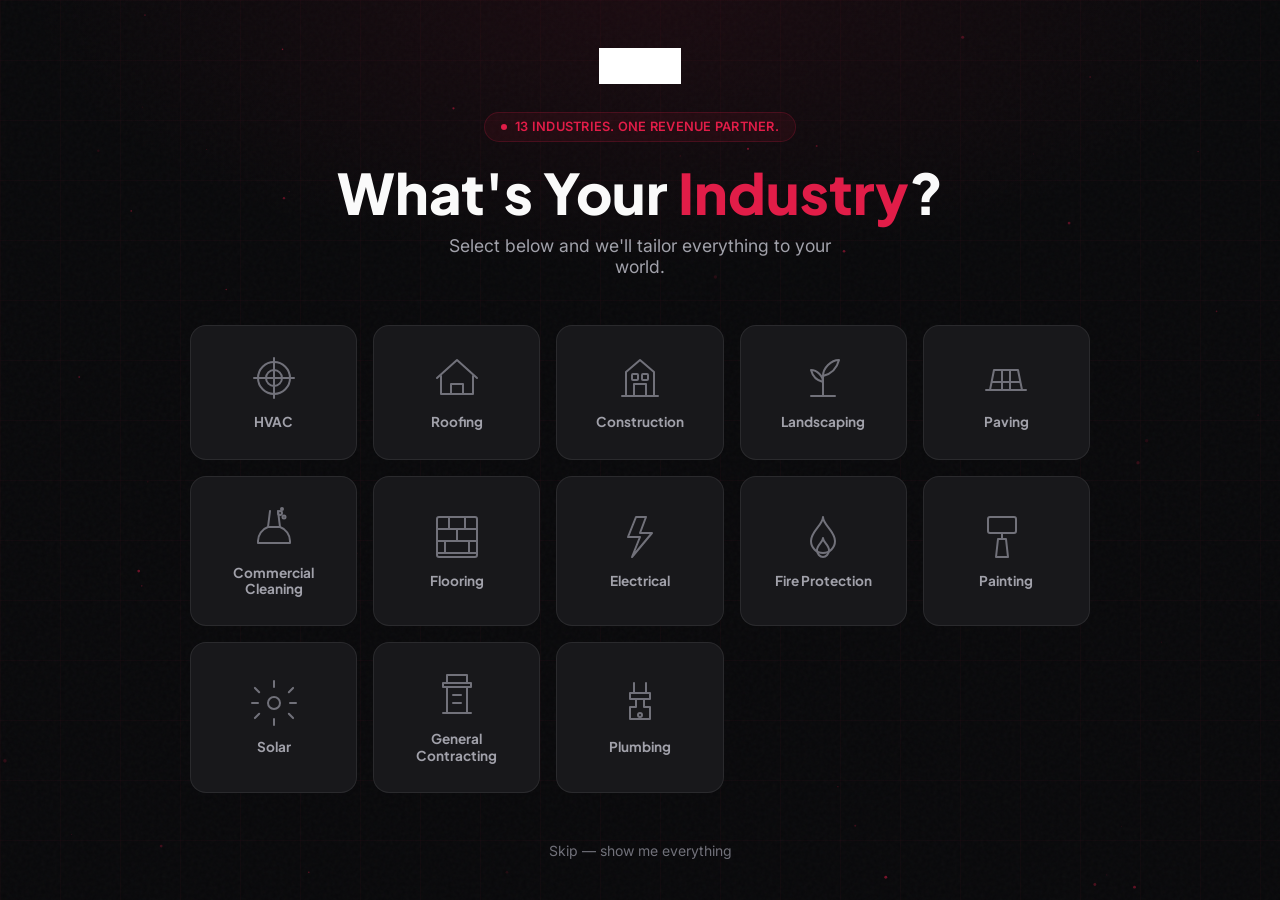
==== commit a25c6512: "Add cinematic industry gateway + live call transcript simulator - Full-screen industry selector with" ====
--- a/about.html
+++ b/about.html
@@ -330,6 +330,8 @@
     </div>
   </footer>
 
+  <script src="./js/industry-context.js"></script>
   <script src="./js/main.js"></script>
+  <script src="./js/transcript.js"></script>
 </body>
 </html>
--- a/css/style.css
+++ b/css/style.css
@@ -2146,3 +2146,259 @@
   .deals-table { font-size: var(--fs-xs); }
   .deals-table th, .deals-table td { padding: var(--space-3) var(--space-2); }
 }
+
+
+/* ============================================
+   LIVE CALL TRANSCRIPT PANEL
+   ============================================ */
+.transcript {
+  position: fixed;
+  top: calc(var(--header-height) + 16px);
+  right: 16px;
+  width: 380px;
+  max-height: calc(100vh - var(--header-height) - 32px);
+  background: #0c0c0f;
+  border: 1px solid rgba(225, 29, 72, 0.2);
+  border-radius: var(--radius-xl);
+  box-shadow: 0 8px 40px rgba(0, 0, 0, 0.6), 0 0 60px rgba(225, 29, 72, 0.08);
+  z-index: 900;
+  display: flex;
+  flex-direction: column;
+  overflow: hidden;
+  opacity: 0;
+  transform: translateX(20px) translateY(-10px);
+  transition: opacity 0.6s cubic-bezier(0.16, 1, 0.3, 1), transform 0.6s cubic-bezier(0.16, 1, 0.3, 1);
+  pointer-events: none;
+}
+
+.transcript.is-visible {
+  opacity: 1;
+  transform: translateX(0) translateY(0);
+  pointer-events: all;
+}
+
+.transcript.is-collapsed .transcript__body {
+  max-height: 0;
+  padding: 0;
+  overflow: hidden;
+}
+
+.transcript__header {
+  display: flex;
+  align-items: center;
+  gap: 0.75rem;
+  padding: 0.75rem 1rem;
+  border-bottom: 1px solid rgba(255, 255, 255, 0.06);
+  background: rgba(225, 29, 72, 0.04);
+  cursor: default;
+  flex-shrink: 0;
+}
+
+.transcript__live {
+  display: inline-flex;
+  align-items: center;
+  gap: 0.4rem;
+  font-family: var(--font-heading);
+  font-weight: 700;
+  font-size: 0.7rem;
+  letter-spacing: 0.08em;
+  color: var(--color-red);
+  text-transform: uppercase;
+  white-space: nowrap;
+}
+
+.transcript__dot {
+  width: 6px;
+  height: 6px;
+  border-radius: 50%;
+  background: var(--color-red);
+  animation: transcriptPulse 1.5s ease-in-out infinite;
+  box-shadow: 0 0 6px rgba(225, 29, 72, 0.6);
+}
+
+@keyframes transcriptPulse {
+  0%, 100% { opacity: 1; transform: scale(1); }
+  50% { opacity: 0.5; transform: scale(0.8); }
+}
+
+.transcript__meta {
+  flex: 1;
+  font-size: 0.75rem;
+  color: var(--color-text-dim);
+  overflow: hidden;
+  text-overflow: ellipsis;
+  white-space: nowrap;
+}
+
+.transcript__toggle {
+  background: none;
+  border: none;
+  color: var(--color-text-dim);
+  cursor: pointer;
+  padding: 4px;
+  display: flex;
+  align-items: center;
+  justify-content: center;
+  border-radius: var(--radius-sm);
+  transition: color 200ms ease, background 200ms ease;
+}
+
+.transcript__toggle:hover {
+  color: var(--color-text);
+  background: rgba(255, 255, 255, 0.06);
+}
+
+.transcript__toggle svg {
+  transition: transform 300ms cubic-bezier(0.16, 1, 0.3, 1);
+}
+
+.transcript__body {
+  flex: 1;
+  overflow-y: auto;
+  padding: 0.75rem 1rem 0.75rem;
+  max-height: 420px;
+  transition: max-height 400ms cubic-bezier(0.16, 1, 0.3, 1), padding 400ms ease;
+  scrollbar-width: thin;
+  scrollbar-color: rgba(225, 29, 72, 0.2) transparent;
+}
+
+.transcript__body::-webkit-scrollbar {
+  width: 4px;
+}
+.transcript__body::-webkit-scrollbar-track {
+  background: transparent;
+}
+.transcript__body::-webkit-scrollbar-thumb {
+  background: rgba(225, 29, 72, 0.2);
+  border-radius: 4px;
+}
+
+.transcript__scroll {
+  display: flex;
+  flex-direction: column;
+  gap: 0.875rem;
+}
+
+.transcript__msg {
+  display: flex;
+  flex-direction: column;
+  gap: 0.2rem;
+  animation: msgFadeIn 0.3s ease forwards;
+}
+
+@keyframes msgFadeIn {
+  from { opacity: 0; transform: translateY(6px); }
+  to { opacity: 1; transform: translateY(0); }
+}
+
+.transcript__speaker {
+  font-family: var(--font-heading);
+  font-weight: 700;
+  font-size: 0.65rem;
+  letter-spacing: 0.06em;
+  text-transform: uppercase;
+}
+
+.transcript__speaker--bdr {
+  color: var(--color-red);
+}
+
+.transcript__speaker--prospect {
+  color: #60a5fa;
+}
+
+.transcript__speaker--system {
+  color: var(--color-success);
+}
+
+.transcript__text {
+  font-size: 0.82rem;
+  line-height: 1.5;
+  color: var(--color-text);
+}
+
+.transcript__msg--system .transcript__text {
+  color: var(--color-success);
+  font-weight: 600;
+  font-size: 0.78rem;
+  padding: 0.5rem 0.75rem;
+  background: rgba(34, 197, 94, 0.08);
+  border: 1px solid rgba(34, 197, 94, 0.15);
+  border-radius: var(--radius-md);
+  margin-top: 0.25rem;
+}
+
+/* Typing indicator */
+.transcript__typing {
+  display: none;
+  align-items: center;
+  gap: 4px;
+  padding: 0.75rem 0 0.25rem;
+}
+
+.transcript__typing span {
+  width: 5px;
+  height: 5px;
+  border-radius: 50%;
+  background: var(--color-text-dim);
+  animation: typingBounce 1.4s ease-in-out infinite;
+}
+
+.transcript__typing span:nth-child(2) {
+  animation-delay: 0.2s;
+}
+
+.transcript__typing span:nth-child(3) {
+  animation-delay: 0.4s;
+}
+
+@keyframes typingBounce {
+  0%, 60%, 100% { transform: translateY(0); opacity: 0.3; }
+  30% { transform: translateY(-5px); opacity: 1; }
+}
+
+/* Industry badge in header */
+.header__industry-badge {
+  display: inline-flex;
+  align-items: center;
+  gap: 0.35rem;
+  padding: 0.3rem 0.75rem;
+  border-radius: var(--radius-full);
+  background: var(--color-red-subtle);
+  border: 1px solid rgba(225, 29, 72, 0.2);
+  color: var(--color-red);
+  font-size: 0.7rem;
+  font-weight: 600;
+  letter-spacing: 0.02em;
+  text-transform: uppercase;
+  cursor: pointer;
+  transition: all 200ms ease;
+  text-decoration: none;
+  white-space: nowrap;
+}
+
+.header__industry-badge:hover {
+  background: rgba(225, 29, 72, 0.12);
+  border-color: rgba(225, 29, 72, 0.35);
+}
+
+/* Responsive transcript */
+@media (max-width: 1024px) {
+  .transcript {
+    width: 320px;
+  }
+}
+
+@media (max-width: 768px) {
+  .transcript {
+    width: calc(100vw - 32px);
+    right: 16px;
+    top: auto;
+    bottom: 16px;
+    max-height: 50vh;
+  }
+
+  .transcript__body {
+    max-height: 280px;
+  }
+}
